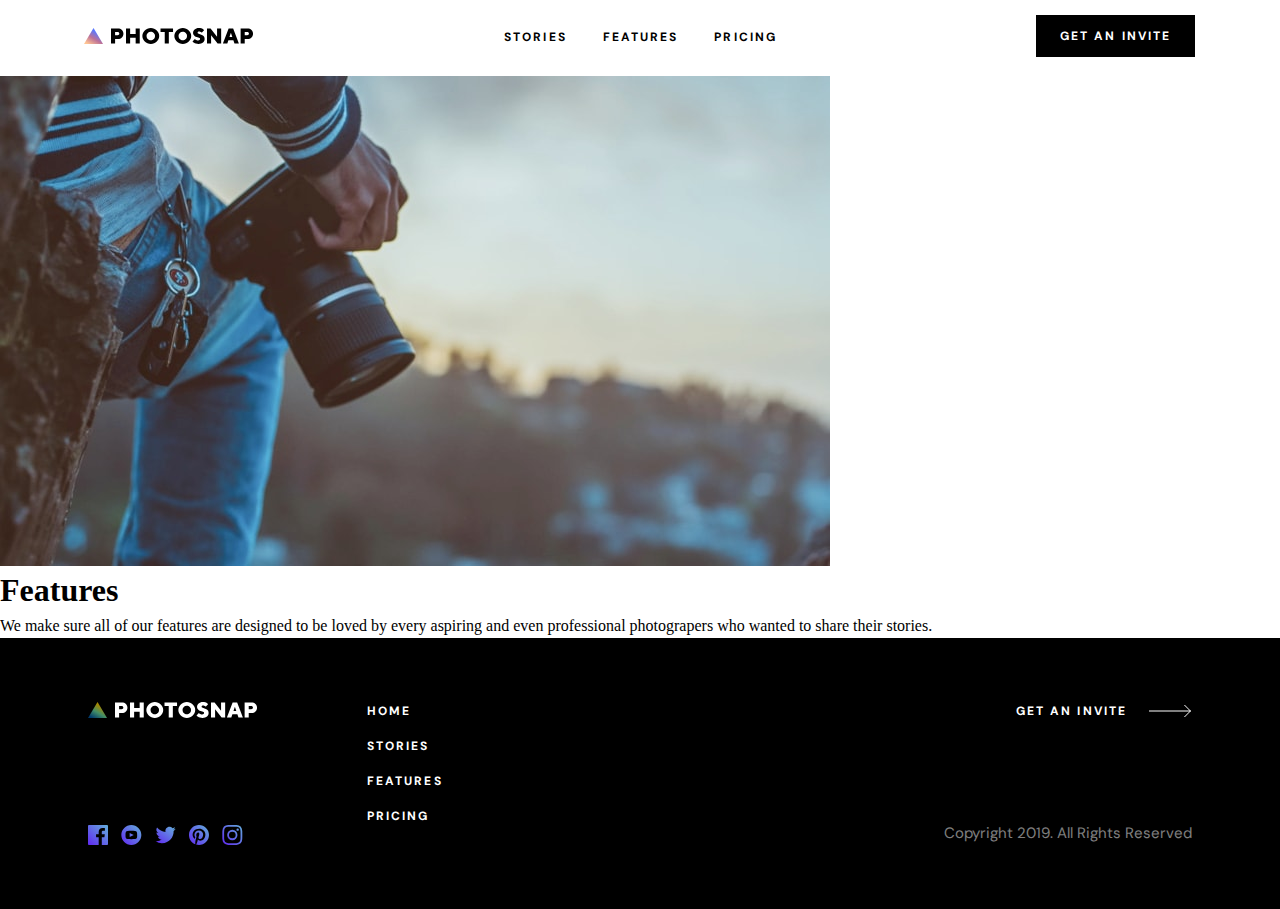
==== features.html @ d2d79753 "Intro Section [HTML]" ====
<!DOCTYPE html>
<html lang="en">
  <head>
    <meta charset="UTF-8" />
    <meta name="viewport" content="width=device-width, initial-scale=1.0" />
    <link rel="stylesheet" href="./css/style.css" />
    <link rel="preconnect" href="https://fonts.googleapis.com" />
    <link rel="preconnect" href="https://fonts.gstatic.com" crossorigin />
    <link
      href="https://fonts.googleapis.com/css2?family=Big+Shoulders+Display:wght@100;200;300;400;500;600;700;800;900&family=DM+Sans:wght@400;500;700&display=swap"
      rel="stylesheet"
    />
    <script src="./js/index.js" defer></script>
    <title>Photosnap</title>
  </head>
  <body>
    <header class="header">
      <div class="header__content">
        <a class="header__logo" href="./index.html" aria-label="Home - Scoot">
          <img src="./assets/shared/desktop/logo.svg" alt="" />
        </a>
        <nav class="header__nav" aria-label="main">
          <button
            class="header__nav-toggle"
            aria-expanded="false"
            aria-controls="header__nav-menu-list"
            aria-label="menu"
          >
            <span class="header__nav-toggle-line"></span>
            <span class="header__nav-toggle-line"></span>
            <span class="header__nav-toggle-line"></span>
          </button>

          <div class="header__nav-menu">
            <ul class="header__nav-menu-list" role="list">
              <li class="header__nav-menu-item" role="listitem">
                <a href="./stories.html" class="header__nav-menu-link"
                  >Stories</a
                >
              </li>
              <li class="header__nav-menu-item" role="listitem">
                <a href="./features.html" class="header__nav-menu-link"
                  >Features</a
                >
              </li>
              <li class="header__nav-menu-item" role="listitem">
                <a href="./pricing.html" class="header__nav-menu-link"
                  >Pricing</a
                >
              </li>
            </ul>

            <a href="" class="header__nav-menu-btn button">Get an invite</a>
          </div>
        </nav>
      </div>
    </header>

    <main>
      <section class="intro-section">
        <picture class="intro-section__picture">
          <source
            media="(min-width: 62.5rem)"
            srcset="./assets/features/desktop/hero.jpg"
          />
          <source
            media="(min-width: 46.88rem)"
            srcset="./assets/features/tablet/hero.jpg"
          />
          <img src="./assets/features/mobile/hero.jpg" alt="" />
        </picture>

        <div class="intro-section__content">
          <h1 class="intro-section__heading">Features</h1>
          <p class="intro-section__text">
            We make sure all of our features are designed to be loved by every
            aspiring and even professional photograpers who wanted to share
            their stories.
          </p>
        </div>
      </section>
    </main>

    <footer class="footer">
      <div class="footer__content">
        <div class="footer__content-container footer__content-container--one">
          <a
            href="./index.html"
            class="footer__logo"
            aria-label="Home - Photosnap"
            ><img src="./assets/shared/desktop/logo.svg" alt=""
          /></a>

          <ul class="footer__social-list" role="list">
            <li class="footer__social-item" role="listitem">
              <a href="/" aria-label="Facebook">
                <svg xmlns="http://www.w3.org/2000/svg" width="20" height="20">
                  <defs>
                    <linearGradient id="a" x1="100%" x2="0%" y1="0%" y2="100%">
                      <stop offset="0%" stop-color="#63AFDB" />
                      <stop offset="100%" stop-color="#6028F1" />
                    </linearGradient>
                  </defs>
                  <path
                    fill="url(#a)"
                    d="M18.896 0H1.104C.494 0 0 .494 0 1.104v17.793C0 19.506.494 20 1.104 20h9.58v-7.745H8.076V9.237h2.606V7.01c0-2.583 1.578-3.99 3.883-3.99 1.104 0 2.052.082 2.329.119v2.7h-1.598c-1.254 0-1.496.597-1.496 1.47v1.928h2.989l-.39 3.018h-2.6V20h5.098c.608 0 1.102-.494 1.102-1.104V1.104C20 .494 19.506 0 18.896 0z"
                  />
                </svg>
              </a>
            </li>
            <li class="footer__social-item" role="listitem">
              <a href="/" aria-label="YouTube">
                <svg xmlns="http://www.w3.org/2000/svg" width="21" height="20">
                  <defs>
                    <linearGradient id="a" x1="0%" x2="100%" y1="100%" y2="0%">
                      <stop offset="0%" stop-color="#D3205A" />
                      <stop offset="100%" stop-color="#FF5A5A" />
                    </linearGradient>
                  </defs>
                  <path
                    fill="url(#a)"
                    d="M43.33 0c-5.523 0-10 4.478-10 10 0 5.523 4.477 10 10 10s10-4.477 10-10c0-5.522-4.477-10-10-10zm3.7 14.077c-1.75.12-5.653.12-7.402 0-1.896-.13-2.117-1.059-2.131-4.077.014-3.024.237-3.947 2.131-4.077 1.75-.12 5.652-.12 7.403 0 1.897.13 2.117 1.059 2.132 4.077-.015 3.024-.237 3.947-2.132 4.077zm-5.367-6.029l4.098 1.949-4.098 1.955V8.048z"
                    transform="translate(-33)"
                  />
                </svg>
              </a>
            </li>
            <li class="footer__social-item" role="listitem">
              <a href="/" aria-label="Twitter">
                <svg xmlns="http://www.w3.org/2000/svg" width="21" height="18">
                  <defs>
                    <linearGradient
                      id="a"
                      x1="100%"
                      x2="0%"
                      y1="16.979%"
                      y2="83.021%"
                    >
                      <stop offset="0%" stop-color="#65FFEB" />
                      <stop offset="100%" stop-color="#27718A" />
                    </linearGradient>
                  </defs>
                  <path
                    fill="url(#a)"
                    d="M86.66 3.797a8.192 8.192 0 01-2.357.646 4.11 4.11 0 001.805-2.27 8.22 8.22 0 01-2.606.996 4.096 4.096 0 00-2.995-1.296c-2.65 0-4.596 2.472-3.998 5.038a11.648 11.648 0 01-8.457-4.287 4.109 4.109 0 001.27 5.478 4.086 4.086 0 01-1.858-.513c-.045 1.901 1.318 3.68 3.291 4.075a4.113 4.113 0 01-1.853.07 4.106 4.106 0 003.833 2.85 8.25 8.25 0 01-6.075 1.7 11.616 11.616 0 006.29 1.843c7.618 0 11.922-6.434 11.662-12.205a8.354 8.354 0 002.048-2.124z"
                    transform="translate(-66 -1)"
                  />
                </svg>
              </a>
            </li>
            <li class="footer__social-item" role="listitem">
              <a href="/" aria-label="Pinterest">
                <svg xmlns="http://www.w3.org/2000/svg" width="20" height="20">
                  <defs>
                    <linearGradient id="a" x1="100%" x2="0%" y1="0%" y2="100%">
                      <stop offset="0%" stop-color="#F6C683" />
                      <stop offset="100%" stop-color="#DE3838" />
                    </linearGradient>
                  </defs>
                  <path
                    fill="url(#a)"
                    d="M109.99 0c-5.522 0-10 4.477-10 10 0 4.237 2.636 7.855 6.356 9.312-.088-.791-.167-2.005.035-2.868.181-.78 1.172-4.97 1.172-4.97s-.299-.6-.299-1.486c0-1.39.806-2.428 1.81-2.428.852 0 1.264.64 1.264 1.408 0 .858-.546 2.14-.828 3.33-.236.995.5 1.807 1.48 1.807 1.778 0 3.144-1.874 3.144-4.58 0-2.393-1.72-4.068-4.176-4.068-2.845 0-4.515 2.135-4.515 4.34 0 .859.33 1.781.744 2.281a.3.3 0 01.069.288l-.278 1.133c-.044.183-.145.223-.335.134-1.249-.581-2.03-2.407-2.03-3.874 0-3.154 2.292-6.052 6.608-6.052 3.469 0 6.165 2.473 6.165 5.776 0 3.447-2.173 6.22-5.19 6.22-1.013 0-1.965-.525-2.291-1.148l-.623 2.378c-.226.869-.835 1.958-1.244 2.621.937.29 1.931.446 2.962.446 5.523 0 10-4.477 10-10s-4.477-10-10-10z"
                    transform="translate(-100)"
                  />
                </svg>
              </a>
            </li>
            <li class="footer__social-item" role="listitem">
              <a href="/" aria-label="Instagram">
                <svg xmlns="http://www.w3.org/2000/svg" width="21" height="20">
                  <defs>
                    <linearGradient id="a" x1="0%" x2="50%" y1="100%" y2="0%">
                      <stop offset="0%" stop-color="#FFC593" />
                      <stop offset="51.945%" stop-color="#BC7198" />
                      <stop offset="100%" stop-color="#5A77FF" />
                    </linearGradient>
                  </defs>
                  <path
                    fill="url(#a)"
                    d="M143.32 1.802c2.67 0 2.987.01 4.042.059 2.71.123 3.976 1.409 4.099 4.099.048 1.054.057 1.37.057 4.04 0 2.672-.01 2.988-.057 4.042-.124 2.687-1.387 3.975-4.1 4.099-1.054.048-1.37.058-4.041.058-2.67 0-2.987-.01-4.04-.058-2.718-.124-3.977-1.416-4.1-4.1-.048-1.054-.058-1.37-.058-4.041 0-2.67.01-2.986.058-4.04.124-2.69 1.387-3.977 4.1-4.1 1.054-.048 1.37-.058 4.04-.058zm0-1.802c-2.716 0-3.056.012-4.123.06-3.631.167-5.65 2.182-5.816 5.817-.05 1.067-.061 1.407-.061 4.123s.012 3.057.06 4.123c.167 3.632 2.182 5.65 5.817 5.817 1.067.048 1.407.06 4.123.06s3.057-.012 4.123-.06c3.629-.167 5.652-2.182 5.816-5.817.05-1.066.061-1.407.061-4.123s-.012-3.056-.06-4.122c-.163-3.629-2.18-5.65-5.816-5.817C146.377.01 146.036 0 143.32 0zm0 4.865a5.135 5.135 0 100 10.27 5.135 5.135 0 000-10.27zm0 8.468a3.333 3.333 0 110-6.666 3.333 3.333 0 010 6.666zm5.338-9.87a1.2 1.2 0 100 2.4 1.2 1.2 0 000-2.4z"
                    transform="translate(-133)"
                  />
                </svg>
              </a>
            </li>
          </ul>

          <nav class="footer__nav">
            <ul class="footer__nav-list" role="list">
              <li class="footer__nav-item" role="listitem">
                <a class="footer__nav-link" href="./index.html">Home</a>
              </li>
              <li class="footer__nav-item" role="listitem">
                <a class="footer__nav-link" href="./stories.html">Stories</a>
              </li>
              <li class="footer__nav-item" role="listitem">
                <a class="footer__nav-link" href="./features.html">Features</a>
              </li>
              <li class="footer__nav-item" role="listitem">
                <a class="footer__nav-link" href="./pricing.html">Pricing</a>
              </li>
            </ul>
          </nav>
        </div>
        <div class="footer__content-container footer__content-container--two">
          <a href="/" class="footer__link">
            <span class="footer__link-text">Get an invite</span>
            <span>
              <img
                class="footer__link-icon"
                src="./assets/shared/desktop/arrow.svg"
                alt=""
              />
            </span>
          </a>
          <p class="footer__copyright">Copyright 2019. All Rights Reserved</p>
        </div>
      </div>
    </footer>
  </body>
</html>
---- css/style.css ----
*,
*::before,
*::after {
  margin: 0;
  padding: 0;
  box-sizing: border-box;
  -webkit-box-sizing: border-box;
}

html:focus-within {
  scroll-behavior: smooth;
}

body {
  line-height: 1.5;
  text-rendering: optimizeSpeed;
}

img,
picture,
video,
canvas,
svg {
  max-width: 100%;
  display: block;
}

a {
  text-decoration: none;
  color: inherit;
}

p,
h1,
h2,
h3,
h4,
h5,
h6 {
  overflow-wrap: break-word;
}

ol,
ul {
  list-style: none;
}

input,
button,
textarea,
select {
  font: inherit;
  border: none;
}

a,
button {
  cursor: pointer;
}

.visually-hidden {
  border: 0 !important;
  clip: rect(1px, 1px, 1px, 1px) !important;
  -webkit-clip-path: inset(50%) !important;
  clip-path: inset(50%) !important;
  height: 1px !important;
  overflow: hidden !important;
  margin: -1px !important;
  padding: 0 !important;
  position: absolute !important;
  width: 1px !important;
  white-space: nowrap !important;
}

@media (prefers-reduced-motion: reduce) {
  html:focus-within {
    scroll-behavior: auto;
  }

  *,
  *::before,
  *::after {
    animation-duration: 0.01ms !important;
    animation-iteration-count: 1 !important;
    transition-duration: 0.01ms !important;
    scroll-behavior: auto !important;
  }
}

/* *********************** */
/* VARIABLES */
/* *********************** */

:root {
  --Font-Family: "DM Sans", sans-serif;

  --Primary-Color: hsl(0, 0%, 0%);
  --Secondary-Color: hsl(0, 0%, 87%);
  --Tertiary-Color: hsl(0, 0%, 100%);

  --Primary-Accent: hsla(0, 0%, 0%, 0.1);
}

/* *********************** */
/* BODY */
/* *********************** */

body {
  background: var(--Tertiary-Color);
}

/* *********************** */
/* HEADER */
/* *********************** */

.header {
  width: 100%;

  top: 0;
  z-index: 999;
}

.header__content {
  max-width: 74.38rem;
  position: relative;
  z-index: 99;

  display: flex;
  flex-direction: row;
  align-items: center;
  justify-content: space-between;

  background: var(--Tertiary-Color);

  padding: 0.94rem 1.5rem 1.75rem 1.5rem;
  margin: 0 auto 0 auto;
}

.header__logo {
  width: 10.63rem;
  height: 1rem;
}

@media (min-width: 47.5em) {
  .header__content {
    flex-direction: row;
    gap: 1.81rem;

    padding: 0.94rem 2.5rem 1.19rem 2.44rem;
  }

  .header__logo {
    width: 15.63rem;
    height: 1rem;
  }
}

@media (min-width: 62.5em) {
  .header__content {
    gap: 0;

    padding: 0.94rem 2.5rem 1.19rem 2.44rem;
  }
}

/* *********************** */
/* NAV */
/* *********************** */

[aria-controls="header__nav-menu-list"] {
  all: unset;
  display: block;

  z-index: 7;

  padding: 0.63rem;

  cursor: pointer;
}

[aria-controls="header__nav-menu-list"] .header__nav-toggle-line {
  display: block;
  width: 1.75rem;
  height: 0.13rem;

  background: var(--Primary-Color);
  margin-block: 0.25rem;
  border-radius: 0.25rem;

  transition: transform 0.5s, opacity 0.25s;
}

[aria-controls="header__nav-menu-list"][aria-expanded="true"]
  .header__nav-toggle-line:nth-child(1) {
  transform: translateY(4px) rotate(45deg);
}

[aria-controls="header__nav-menu-list"][aria-expanded="true"]
  .header__nav-toggle-line:nth-child(2) {
  opacity: 0;
}

[aria-controls="header__nav-menu-list"][aria-expanded="true"]
  .header__nav-toggle-line:nth-child(3) {
  transform: translateY(-8px) rotate(-45deg);
}

[aria-expanded="false"] + .header__nav-menu {
  transform: translateY(-100%);
  visibility: hidden;
}

.header__nav-menu {
  width: 100%;
  min-height: 15.81rem;

  position: absolute;
  top: 5.31rem;
  left: 0;
  bottom: 0;
  z-index: 4;

  display: flex;
  flex-direction: column;
  align-items: center;
  justify-content: space-between;
  gap: 1.25rem;

  text-align: center;

  padding: 1.06rem 1.81rem 2rem 2rem;
  background: var(--Tertiary-Color);

  transition: transform 0.6s cubic-bezier(0.68, -0.55, 0.27, 1.55),
    visibility 0.3s linear;

  overflow: auto;
}

.header__nav-menu-list {
  width: 100%;

  display: flex;
  flex-direction: column;
  gap: 1rem;

  border-bottom: solid 1px var(--Primary-Accent);
  padding-bottom: 1.25rem;
}

.header__nav-menu-link {
  text-align: center;
  font-size: 0.94rem;
  font-family: var(--Font-Family);
  font-weight: 700;
  letter-spacing: 0.16rem;
  text-transform: uppercase;
  color: var(--Primary-Color);
}

.button {
  width: 100%;
  text-align: center;
  font-size: 0.94rem;
  font-family: var(--Font-Family);
  font-weight: 700;
  letter-spacing: 0.16rem;
  text-transform: uppercase;
  color: var(--Tertiary-Color);

  background: var(--Primary-Color);
}

.header__nav-menu-btn {
  padding: 0.88rem 3.75rem;
}

.disable-scroll::before {
  content: "";
  position: fixed;
  top: 0;
  left: 0;
  width: 100%;
  height: 100%;
  background-color: var(--Primary-Accent);
  z-index: 3;
}

.disable-scroll {
  overflow: hidden;
}

@media (min-width: 47.5em) {
  .header__nav {
    width: 100%;

    display: flex;
    justify-content: space-between;
    align-items: center;
  }

  [aria-controls="header__nav-menu-list"] {
    all: unset;
    display: none;
    position: relative;
    z-index: 1;
  }

  [aria-expanded="false"] + .header__nav-menu {
    transform: none;
    visibility: visible;
  }

  .header__nav-menu {
    width: 100%;
    min-height: auto;

    position: initial;
    top: 0;
    right: 0;

    flex-direction: row;
    align-items: center;
    gap: 2.69rem;

    padding: 0;

    background: transparent;
  }

  .header__nav-menu-list {
    flex-direction: row;
    align-items: center;
    justify-content: center;
    gap: 2.25rem;

    border-bottom: none;

    padding-bottom: 0;
  }

  .header__nav-menu-link {
    font-size: 0.75rem;
    letter-spacing: 0.13rem;
  }

  .button {
    font-size: 0.75rem;
    letter-spacing: 0.13rem;
  }

  .header__nav-menu-btn {
    max-width: 9.94rem;

    padding: 0.75rem 1.5rem;
  }

  .disable-scroll::before {
    position: absolute;

    background-color: transparent;
  }

  .disable-scroll {
    overflow: auto;
  }
}

/* *********************** */
/* FOOTER */
/* *********************** */

.footer {
  padding: 3.5rem 2.06rem;

  background: var(--Primary-Color);
}

.footer__content {
  max-width: 69rem;

  display: flex;
  flex-direction: column;

  margin: 0 auto;
}

.footer__content-container--one {
  display: grid;
  grid-template-areas:
    "footer__logo"
    "footer__social"
    "footer__nav";
}

.footer__logo {
  grid-area: footer__logo;

  display: grid;
  place-content: center;
}

.footer__logo img {
  filter: invert(100%);
  margin-bottom: 2rem;
}

.footer__social-list {
  grid-area: footer__social;

  display: flex;
  align-items: center;
  justify-content: center;
  gap: 0.81rem;

  margin-bottom: 3.13rem;
}

.footer__nav-list {
  grid-area: footer__nav;

  display: flex;
  flex-direction: column;
  gap: 1.19rem;

  text-align: center;

  margin-bottom: 7.56rem;
}

.footer__nav-list li {
  color: var(--Tertiary-Color);
  font-size: 0.75rem;
  font-family: var(--Font-Family);
  font-weight: 700;
  letter-spacing: 0.13rem;
  text-transform: uppercase;
}

.footer__content-container--two {
  display: flex;
  flex-direction: column;
  justify-content: space-between;
  gap: 2.13rem;
}

.footer__link {
  position: relative;

  display: flex;
  justify-content: center;
  align-items: center;
  gap: 1.38rem;
}

.footer__link-text {
  color: var(--Tertiary-Color);
  font-size: 0.75rem;
  font-family: var(--Font-Family);
  font-weight: 700;
  letter-spacing: 0.13rem;
  text-transform: uppercase;
}

.footer__copyright {
  color: hsla(0, 0%, 100%, 0.5);
  text-align: center;
  font-size: 0.94rem;
  font-family: var(--Font-Family);
  font-weight: 400;
}

@media (min-width: 46.88rem) {
  .footer {
    padding: 4rem 2.5rem;
  }

  .footer__content {
    flex-direction: row;
    justify-content: space-between;
  }

  .footer__content-container--one {
    display: grid;
    grid-template-areas:
      "footer__logo"
      "footer__nav"
      "footer__social";
  }

  .footer__logo {
    place-content: start;
  }

  .footer__social-list {
    justify-content: start;
    gap: 0.81rem;

    margin-bottom: 0;
  }

  .footer__nav-list {
    flex-direction: row;
    gap: 1.19rem;

    margin-bottom: 4.5rem;
  }
}

@media (min-width: 62.5rem) {
  .footer__content-container--one {
    display: grid;

    grid-template-areas:
      "footer__logo footer__nav"
      "footer__social footer__nav";

    column-gap: 6.81rem;
  }

  .footer__nav-list {
    flex-direction: column;
    gap: 1.06rem;

    text-align: start;

    margin-bottom: 0;
  }

  .footer__link {
    position: relative;

    justify-content: end;

    gap: 1.38rem;
  }
}
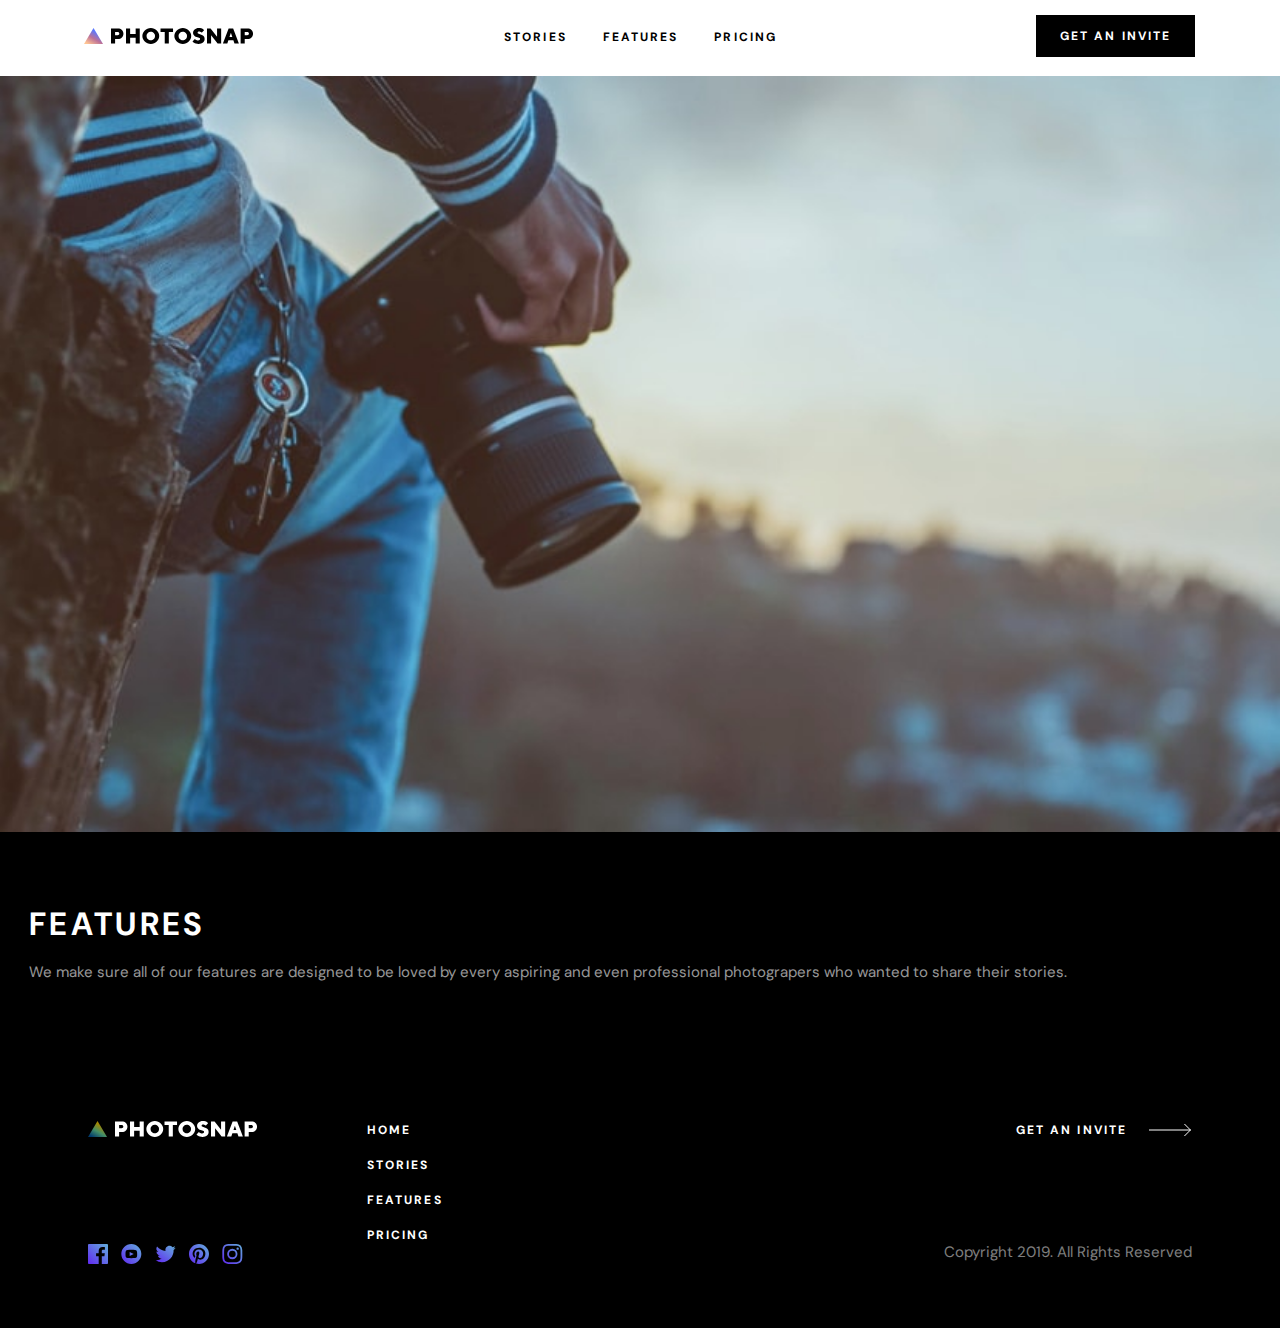
==== commit 38040930: "Intro Section - Mobile Styling [CSS]" ====
--- a/features.html
+++ b/features.html
@@ -70,7 +70,7 @@
           <img src="./assets/features/mobile/hero.jpg" alt="" />
         </picture>
 
-        <div class="intro-section__content">
+        <div class="intro-section__content intro-section__content-features">
           <h1 class="intro-section__heading">Features</h1>
           <p class="intro-section__text">
             We make sure all of our features are designed to be loved by every
--- a/css/style.css
+++ b/css/style.css
@@ -132,7 +132,7 @@
 
   background: var(--Tertiary-Color);
 
-  padding: 0.94rem 1.5rem 1.75rem 1.5rem;
+  padding: 0.94rem 1.5rem 0.94rem 1.5rem;
   margin: 0 auto 0 auto;
 }
 
@@ -367,6 +367,98 @@
 }
 
 /* *********************** */
+/* INTRO - SECTION */
+/* *********************** */
+
+.intro-section {
+  background: var(--Primary-Color);
+}
+
+.intro-section__picture img {
+  width: 100%;
+}
+
+.intro-section__content {
+  padding: 4.5rem 1.5rem 4.5rem 2.06rem;
+}
+
+.intro-section__content-stories {
+  padding: 3rem 1.75rem 3rem 1.81rem;
+}
+
+.intro-section__content-features,
+.intro-section__content-pricing {
+  padding: 4.5rem 1.75rem 4.5rem 1.81rem;
+}
+
+.intro-section__feature-text {
+  color: var(--Tertiary-Color);
+  font-size: 0.75rem;
+  font-family: var(--Font-Family);
+  font-weight: 700;
+  line-height: normal;
+  letter-spacing: 0.13rem;
+  text-transform: uppercase;
+
+  margin-bottom: 1rem;
+}
+
+.intro-section__heading {
+  color: var(--Tertiary-Color);
+  font-size: 2rem;
+  font-family: var(--Font-Family);
+  font-weight: 700;
+  line-height: 1.25;
+  letter-spacing: 0.21rem;
+  text-transform: uppercase;
+
+  margin-bottom: 1rem;
+}
+
+.intro-section__info {
+  display: flex;
+  align-items: start;
+  gap: 0.56rem;
+
+  color: var(--Tertiary-Color);
+  font-size: 13px;
+  font-family: var(--Font-Family);
+  font-weight: 400;
+
+  margin-bottom: 24px;
+}
+
+.intro-section__info-date {
+  opacity: 0.75;
+}
+
+.intro-section__text {
+  color: hsla(0, 0%, 100%, 0.6);
+  font-size: 0.94rem;
+  font-family: var(--Font-Family);
+  font-style: normal;
+  font-weight: 400;
+  line-height: 1.67;
+}
+
+.intro-section__link {
+  display: flex;
+  align-items: center;
+  gap: 1.13rem;
+
+  margin-top: 1.5rem;
+}
+
+.intro-section__link-text {
+  color: var(--Tertiary-Color);
+  font-size: 0.75rem;
+  font-family: var(--Font-Family);
+  font-weight: 700;
+  letter-spacing: 0.13rem;
+  text-transform: uppercase;
+}
+
+/* *********************** */
 /* FOOTER */
 /* *********************** */
 
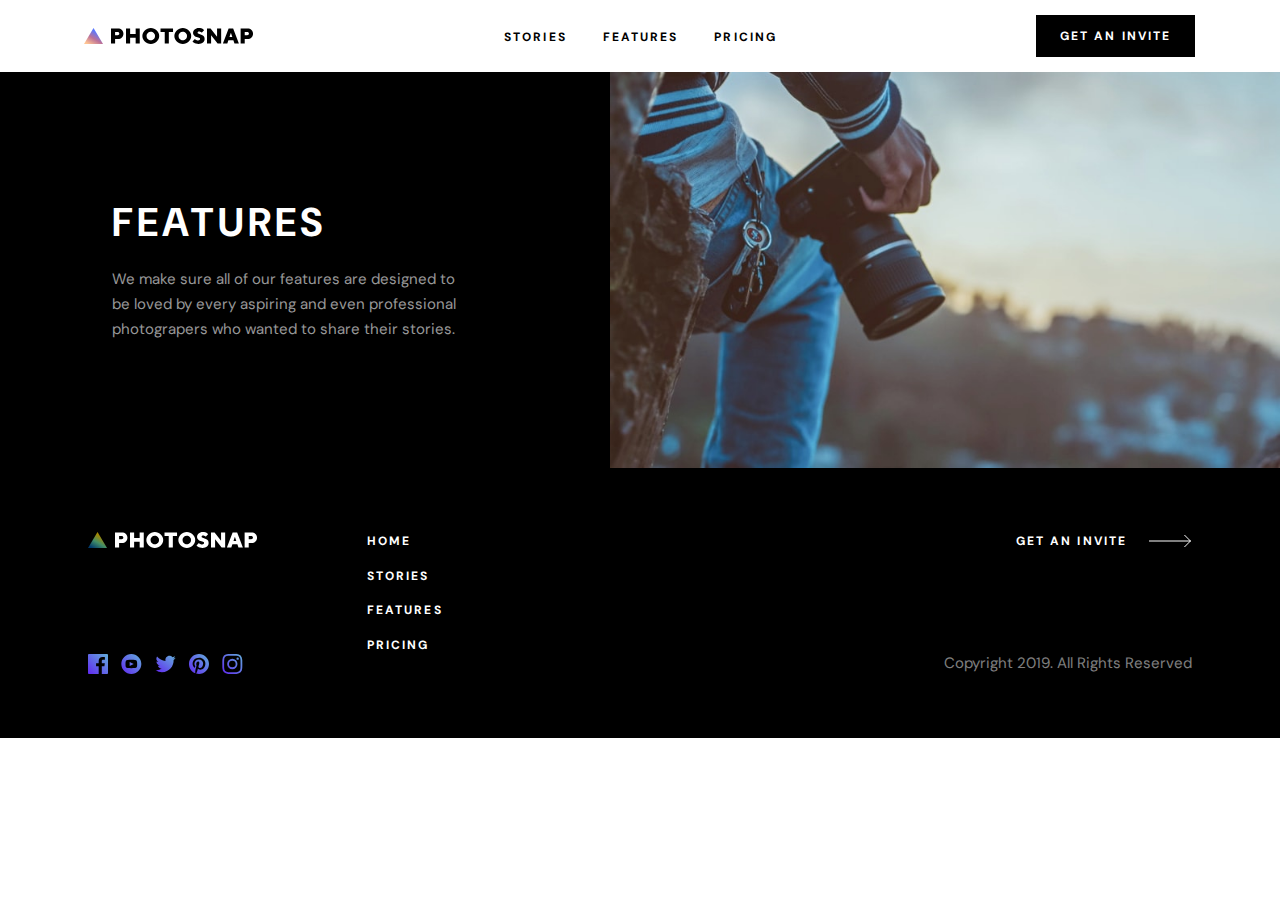
==== commit ff065718: "Class Update [HTML]" ====
--- a/features.html
+++ b/features.html
@@ -208,7 +208,7 @@
             <span>
               <img
                 class="footer__link-icon"
-                src="./assets/shared/desktop/arrow.svg"
+                src="./assets/shared/desktop/arrow-white.svg"
                 alt=""
               />
             </span>
--- a/css/style.css
+++ b/css/style.css
@@ -146,7 +146,7 @@
     flex-direction: row;
     gap: 1.81rem;
 
-    padding: 0.94rem 2.5rem 1.19rem 2.44rem;
+    padding: 0.94rem 2.5rem 0.94rem 2.44rem;
   }
 
   .header__logo {
@@ -158,8 +158,6 @@
 @media (min-width: 62.5em) {
   .header__content {
     gap: 0;
-
-    padding: 0.94rem 2.5rem 1.19rem 2.44rem;
   }
 }
 
@@ -371,14 +369,28 @@
 /* *********************** */
 
 .intro-section {
+  display: grid;
+  grid-template-areas:
+    "picture"
+    "content";
   background: var(--Primary-Color);
+}
+
+.intro-section__picture {
+  grid-area: picture;
+
+  width: 100%;
+  height: 100%;
 }
 
 .intro-section__picture img {
   width: 100%;
+  height: 100%;
+  object-fit: cover;
 }
 
 .intro-section__content {
+  grid-area: content;
   padding: 4.5rem 1.5rem 4.5rem 2.06rem;
 }
 
@@ -433,6 +445,8 @@
 }
 
 .intro-section__text {
+  max-width: 36ch;
+
   color: hsla(0, 0%, 100%, 0.6);
   font-size: 0.94rem;
   font-family: var(--Font-Family);
@@ -456,6 +470,81 @@
   font-weight: 700;
   letter-spacing: 0.13rem;
   text-transform: uppercase;
+}
+
+@media (min-width: 46.88rem) {
+  .intro-section {
+    grid-template-areas: "content picture";
+    grid-template-columns: 30.94rem 1fr;
+    align-items: center;
+  }
+
+  .intro-section__stories {
+    position: relative;
+
+    grid-template-areas: "picture";
+    grid-template-columns: 1fr;
+    align-items: center;
+  }
+
+  .intro-section__content {
+    grid-area: content;
+    padding: 4.63rem 3.38rem 4.5rem 3.38rem;
+  }
+
+  .intro-section__content-stories {
+    max-width: 29.25rem;
+    position: absolute;
+    top: 52%;
+    transform: translateY(-50%);
+
+    padding: 2.44rem;
+  }
+
+  .intro-section__heading {
+    font-size: 2.5rem;
+    line-height: 1.2;
+    letter-spacing: 0.26rem;
+
+    margin-bottom: 1.31rem;
+  }
+
+  .intro-section__link {
+    margin-top: 2.88rem;
+  }
+}
+
+@media (min-width: 62.5rem) {
+  .intro-section {
+    grid-template-columns: 38.13rem 1fr;
+  }
+
+  .intro-section__stories {
+    position: relative;
+
+    grid-template-areas: "picture";
+    grid-template-columns: 1fr;
+    align-items: center;
+  }
+
+  .intro-section__content {
+    grid-area: content;
+    padding: 4.57rem 3.38rem 4.5rem 7rem;
+  }
+
+  .intro-section__content-stories {
+    max-width: 29.25rem;
+    position: absolute;
+    top: 52%;
+    transform: translateY(-50%);
+    left: 4.56rem;
+
+    padding: 2.44rem 2.44rem 2.44rem 2.44rem;
+  }
+
+  .intro-section__text {
+    max-width: 36ch;
+  }
 }
 
 /* *********************** */
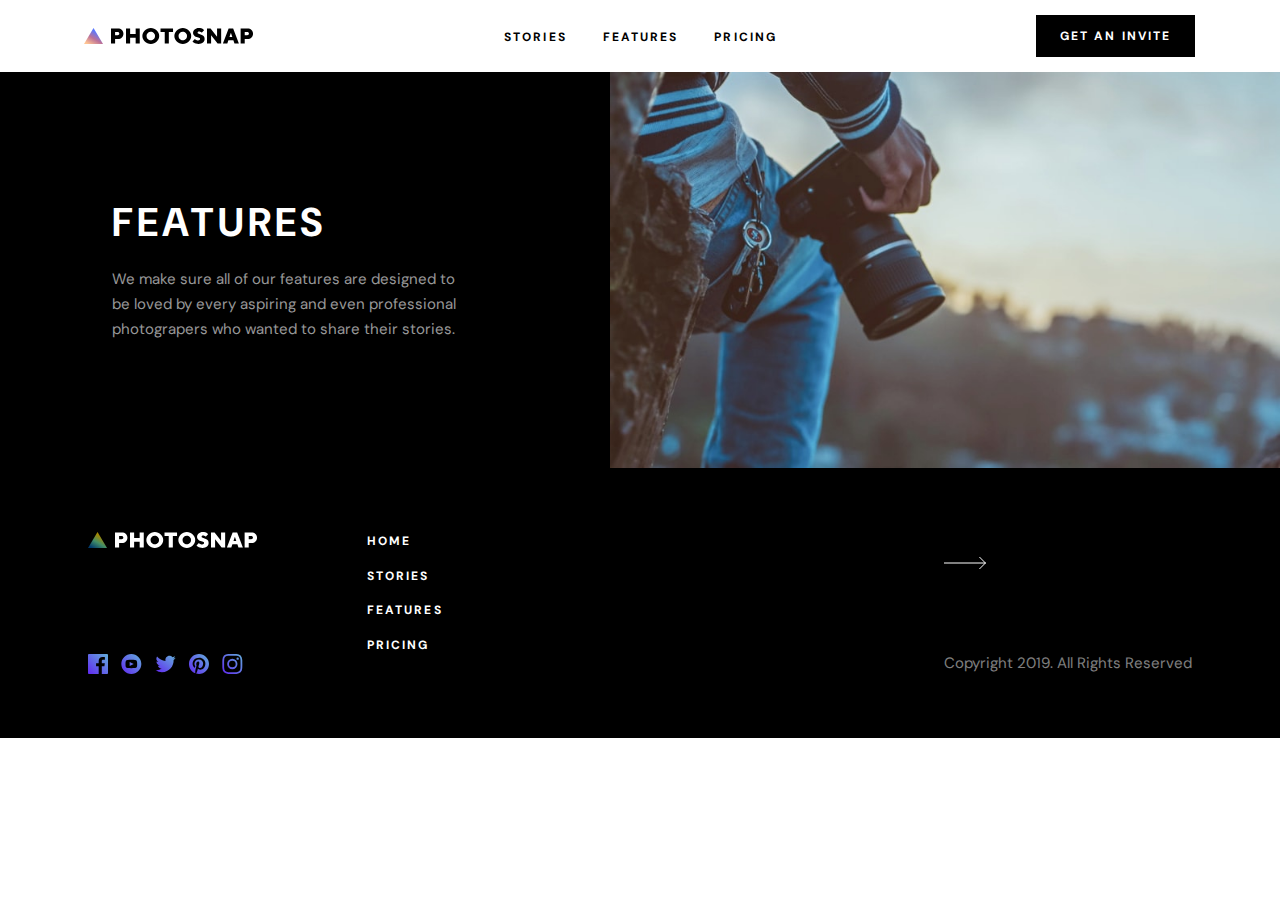
==== commit fad6c64a: "Class Update [HTML]" ====
--- a/features.html
+++ b/features.html
@@ -58,7 +58,7 @@
 
     <main>
       <section class="intro-section">
-        <picture class="intro-section__picture">
+        <picture class="intro-section__picture section__picture">
           <source
             media="(min-width: 62.5rem)"
             srcset="./assets/features/desktop/hero.jpg"
@@ -71,8 +71,10 @@
         </picture>
 
         <div class="intro-section__content intro-section__content-features">
-          <h1 class="intro-section__heading">Features</h1>
-          <p class="intro-section__text">
+          <h1 class="intro-section__heading section__heading color--white">
+            Features
+          </h1>
+          <p class="intro-section__text section__text">
             We make sure all of our features are designed to be loved by every
             aspiring and even professional photograpers who wanted to share
             their stories.
--- a/css/style.css
+++ b/css/style.css
@@ -106,7 +106,62 @@
 /* *********************** */
 
 body {
+  font-family: var(--Font-Family);
   background: var(--Tertiary-Color);
+}
+
+/* *********************** */
+/* MULTI STYLES */
+/* *********************** */
+
+.section__picture,
+.section__picture img {
+  width: 100%;
+  height: 100%;
+}
+
+.section__picture img {
+  object-fit: cover;
+}
+
+.section__heading {
+  font-size: 2rem;
+  font-weight: 700;
+  line-height: 1.25;
+  letter-spacing: 0.21rem;
+  text-transform: uppercase;
+}
+
+.subheading {
+  font-size: 1.13rem;
+  font-weight: 700;
+  line-height: 1.39;
+}
+
+.section__text {
+  font-size: 0.94rem;
+  font-weight: 400;
+  line-height: 1.67;
+}
+
+.link {
+  display: flex;
+  align-items: center;
+}
+
+.link__text {
+  font-size: 0.75rem;
+  font-weight: 700;
+  letter-spacing: 0.13rem;
+  text-transform: uppercase;
+}
+
+.color--white {
+  color: var(--Tertiary-Color);
+}
+
+.color--black {
+  color: var(--Primary-Color);
 }
 
 /* *********************** */
@@ -378,20 +433,11 @@
 
 .intro-section__picture {
   grid-area: picture;
-
-  width: 100%;
-  height: 100%;
-}
-
-.intro-section__picture img {
-  width: 100%;
-  height: 100%;
-  object-fit: cover;
 }
 
 .intro-section__content {
   grid-area: content;
-  padding: 4.5rem 1.5rem 4.5rem 2.06rem;
+  padding: 4.5rem 1.5rem 4.25rem 2.06rem;
 }
 
 .intro-section__content-stories {
@@ -416,14 +462,6 @@
 }
 
 .intro-section__heading {
-  color: var(--Tertiary-Color);
-  font-size: 2rem;
-  font-family: var(--Font-Family);
-  font-weight: 700;
-  line-height: 1.25;
-  letter-spacing: 0.21rem;
-  text-transform: uppercase;
-
   margin-bottom: 1rem;
 }
 
@@ -433,11 +471,10 @@
   gap: 0.56rem;
 
   color: var(--Tertiary-Color);
-  font-size: 13px;
-  font-family: var(--Font-Family);
+  font-size: 0.81rem;
   font-weight: 400;
 
-  margin-bottom: 24px;
+  margin-bottom: 1.5rem;
 }
 
 .intro-section__info-date {
@@ -448,28 +485,14 @@
   max-width: 36ch;
 
   color: hsla(0, 0%, 100%, 0.6);
-  font-size: 0.94rem;
-  font-family: var(--Font-Family);
-  font-style: normal;
-  font-weight: 400;
-  line-height: 1.67;
+}
+
+.benefits-section__link {
+  gap: 1.13rem;
 }
 
 .intro-section__link {
-  display: flex;
-  align-items: center;
-  gap: 1.13rem;
-
   margin-top: 1.5rem;
-}
-
-.intro-section__link-text {
-  color: var(--Tertiary-Color);
-  font-size: 0.75rem;
-  font-family: var(--Font-Family);
-  font-weight: 700;
-  letter-spacing: 0.13rem;
-  text-transform: uppercase;
 }
 
 @media (min-width: 46.88rem) {
@@ -514,7 +537,7 @@
   }
 }
 
-@media (min-width: 62.5rem) {
+@media (min-width: 62.5em) {
   .intro-section {
     grid-template-columns: 38.13rem 1fr;
   }
@@ -544,6 +567,252 @@
 
   .intro-section__text {
     max-width: 36ch;
+  }
+}
+
+/* *********************** */
+/* BENEFITS - SECTION */
+/* *********************** */
+
+.benefits-section__content {
+  padding: 4.5rem 1.5rem 4.44rem 2.06rem;
+}
+
+.benefits-section__content--two {
+  padding: 5.75rem 1.5rem 5.63rem 2.06rem;
+}
+
+.benefits-section__row {
+  display: grid;
+  grid-template-areas: "picture " "content";
+}
+
+.benefits-section__picture--reverse {
+  grid-area: picture;
+}
+
+.benefits-section__heading {
+  max-width: 12ch;
+
+  margin-bottom: 1rem;
+}
+
+.benefits-section__text {
+  margin-bottom: 1.38rem;
+}
+
+@media (min-width: 46.88em) {
+  .benefits-section__row {
+    grid-template-areas: "picture content ";
+    align-items: center;
+  }
+
+  .benefits-section__row--reverse {
+    grid-template-areas: "content picture";
+  }
+
+  .benefits-section__content {
+    max-width: 30.94rem;
+
+    padding: 1.25rem 1.5rem 4.44rem 3.38rem;
+  }
+
+  .benefits-section__heading {
+    max-width: 12ch;
+
+    margin-bottom: 1rem;
+  }
+
+  .benefits-section__text {
+    margin-bottom: 1.38rem;
+  }
+}
+
+@media (min-width: 62.5em) {
+  .benefits-section__content {
+    max-width: 38.13rem;
+
+    padding: 1.25rem 1.5rem 4.44rem 7rem;
+  }
+}
+
+/* *********************** */
+/* STORIES - SECTION */
+/* *********************** */
+
+.stories-section {
+  display: grid;
+  grid-template-areas:
+    "one"
+    "two"
+    "three"
+    "four";
+}
+
+.stories-section__figure {
+  position: relative;
+}
+
+.stories-section__figure--one {
+  grid-area: one;
+}
+
+.stories-section__figure--two {
+  grid-area: two;
+}
+
+.stories-section__figure--three {
+  grid-area: three;
+}
+
+.stories-section__figure--four {
+  grid-area: four;
+}
+
+.stories-section__picture {
+  background: linear-gradient(
+    180deg,
+    rgba(0, 0, 0, 0.0001) 0.27%,
+    rgba(0, 0, 0, 0.661222) 100%
+  );
+}
+
+.stories-section__picture img {
+  position: relative;
+  z-index: -1;
+}
+
+.stories-section__figcaption {
+  width: 100%;
+
+  position: absolute;
+  bottom: -1px;
+  z-index: 1;
+
+  padding: 1.19rem 1.94rem 2.56rem 2.06rem;
+}
+
+.stories-section__figcaption-content {
+  display: flex;
+  flex-direction: column;
+  align-items: flex-start;
+  gap: 0.25rem;
+
+  color: var(--Tertiary-Color);
+
+  margin-bottom: 1rem;
+}
+
+.figcaption__photographer {
+  font-size: 0.81rem;
+  font-family: var(--Font-Family);
+  font-weight: 400;
+}
+
+.stories-section__figcaption hr {
+  background: var(--Tertiary-Color);
+  mix-blend-mode: normal;
+  opacity: 0.25;
+
+  margin-bottom: 1.25rem;
+}
+
+.figcaption__link {
+  justify-content: space-between;
+}
+
+@media (min-width: 28.13rem) {
+  .stories-section {
+    display: grid;
+    grid-template-areas:
+      "one two"
+      "three four";
+  }
+}
+
+@media (min-width: 62.5rem) {
+  .stories-section {
+    display: grid;
+    grid-template-areas: "one two three four";
+  }
+
+  .stories-section__figcaption {
+    padding: 1.19rem 2.5rem 2.56rem 2.5rem;
+  }
+}
+
+/* *********************** */
+/* FEATURES - SECTION */
+/* *********************** */
+
+.features-section {
+  max-width: 73.81rem;
+  padding: 5rem 2rem 5rem 2.06rem;
+  margin: 0 auto;
+}
+
+.features-section__list {
+  display: grid;
+  align-items: center;
+  justify-content: center;
+  gap: 3.5rem;
+
+  text-align: center;
+}
+
+.features-section__item {
+  display: flex;
+  flex-direction: column;
+  justify-content: center;
+  align-items: center;
+}
+
+.features-section__icon--one,
+.features-section__icon--three {
+  margin-bottom: 3rem;
+}
+
+.features-section__icon--two {
+  margin-bottom: 4.13rem;
+}
+
+.features-section__content {
+  max-width: 28.56rem;
+
+  display: flex;
+  flex-direction: column;
+  justify-content: center;
+  align-items: center;
+  gap: 1rem;
+}
+
+.features-section__text {
+  opacity: 0.6;
+}
+
+@media (min-width: 46.88em) {
+  .features-section {
+    padding: 7.5rem 2rem 7.5rem 2.06rem;
+  }
+}
+
+@media (min-width: 62.5em) {
+  .features-section__list {
+    display: grid;
+    grid-template-columns: repeat(3, 1fr);
+
+    align-items: center;
+    justify-content: center;
+
+    gap: 1.88rem;
+  }
+
+  .features-section__item--two {
+    margin-bottom: -1.13rem;
+  }
+
+  .features-section__item--three {
+    margin-bottom: 1.56rem;
   }
 }
 
@@ -626,21 +895,8 @@
 }
 
 .footer__link {
-  position: relative;
-
-  display: flex;
   justify-content: center;
-  align-items: center;
   gap: 1.38rem;
-}
-
-.footer__link-text {
-  color: var(--Tertiary-Color);
-  font-size: 0.75rem;
-  font-family: var(--Font-Family);
-  font-weight: 700;
-  letter-spacing: 0.13rem;
-  text-transform: uppercase;
 }
 
 .footer__copyright {
@@ -709,10 +965,6 @@
   }
 
   .footer__link {
-    position: relative;
-
     justify-content: end;
-
-    gap: 1.38rem;
-  }
-}
+  }
+}
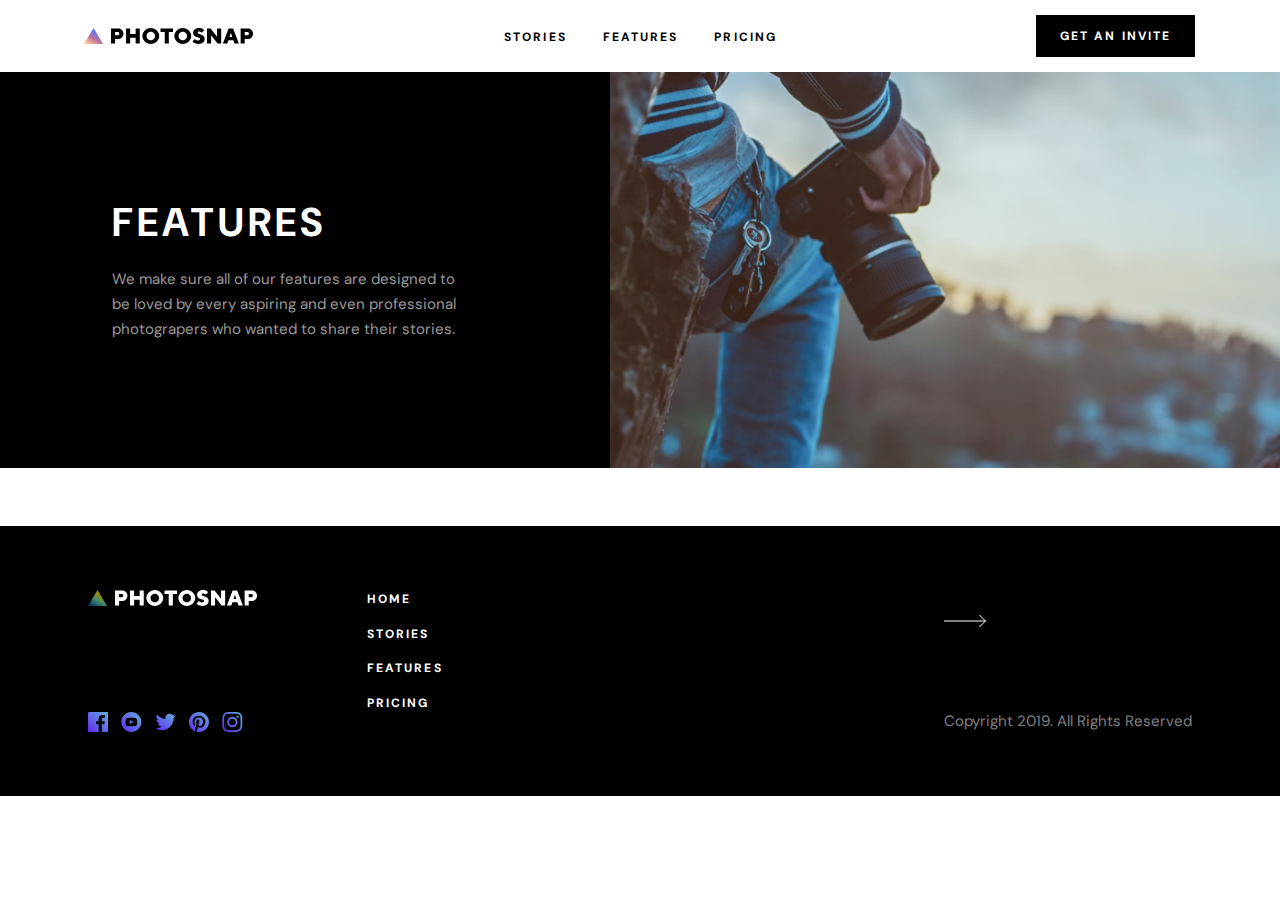
==== commit bab88c3f: "CTA Section [HTML]" ====
--- a/features.html
+++ b/features.html
@@ -81,6 +81,23 @@
           </p>
         </div>
       </section>
+
+      <section class="cta-section">
+        <div class="cta-section__content">
+          <h2 class="cta-section__heading section__heading color--white">
+            We’re in beta. Get your invite today!
+          </h2>
+          <a href="/" class="cta-section__link link">
+            <span class="link__text color--white">Get an invite</span>
+            <span
+              ><img
+                class="link__icon"
+                src="./assets/shared/desktop/arrow-white.svg"
+                alt=""
+            /></span>
+          </a>
+        </div>
+      </section>
     </main>
 
     <footer class="footer">
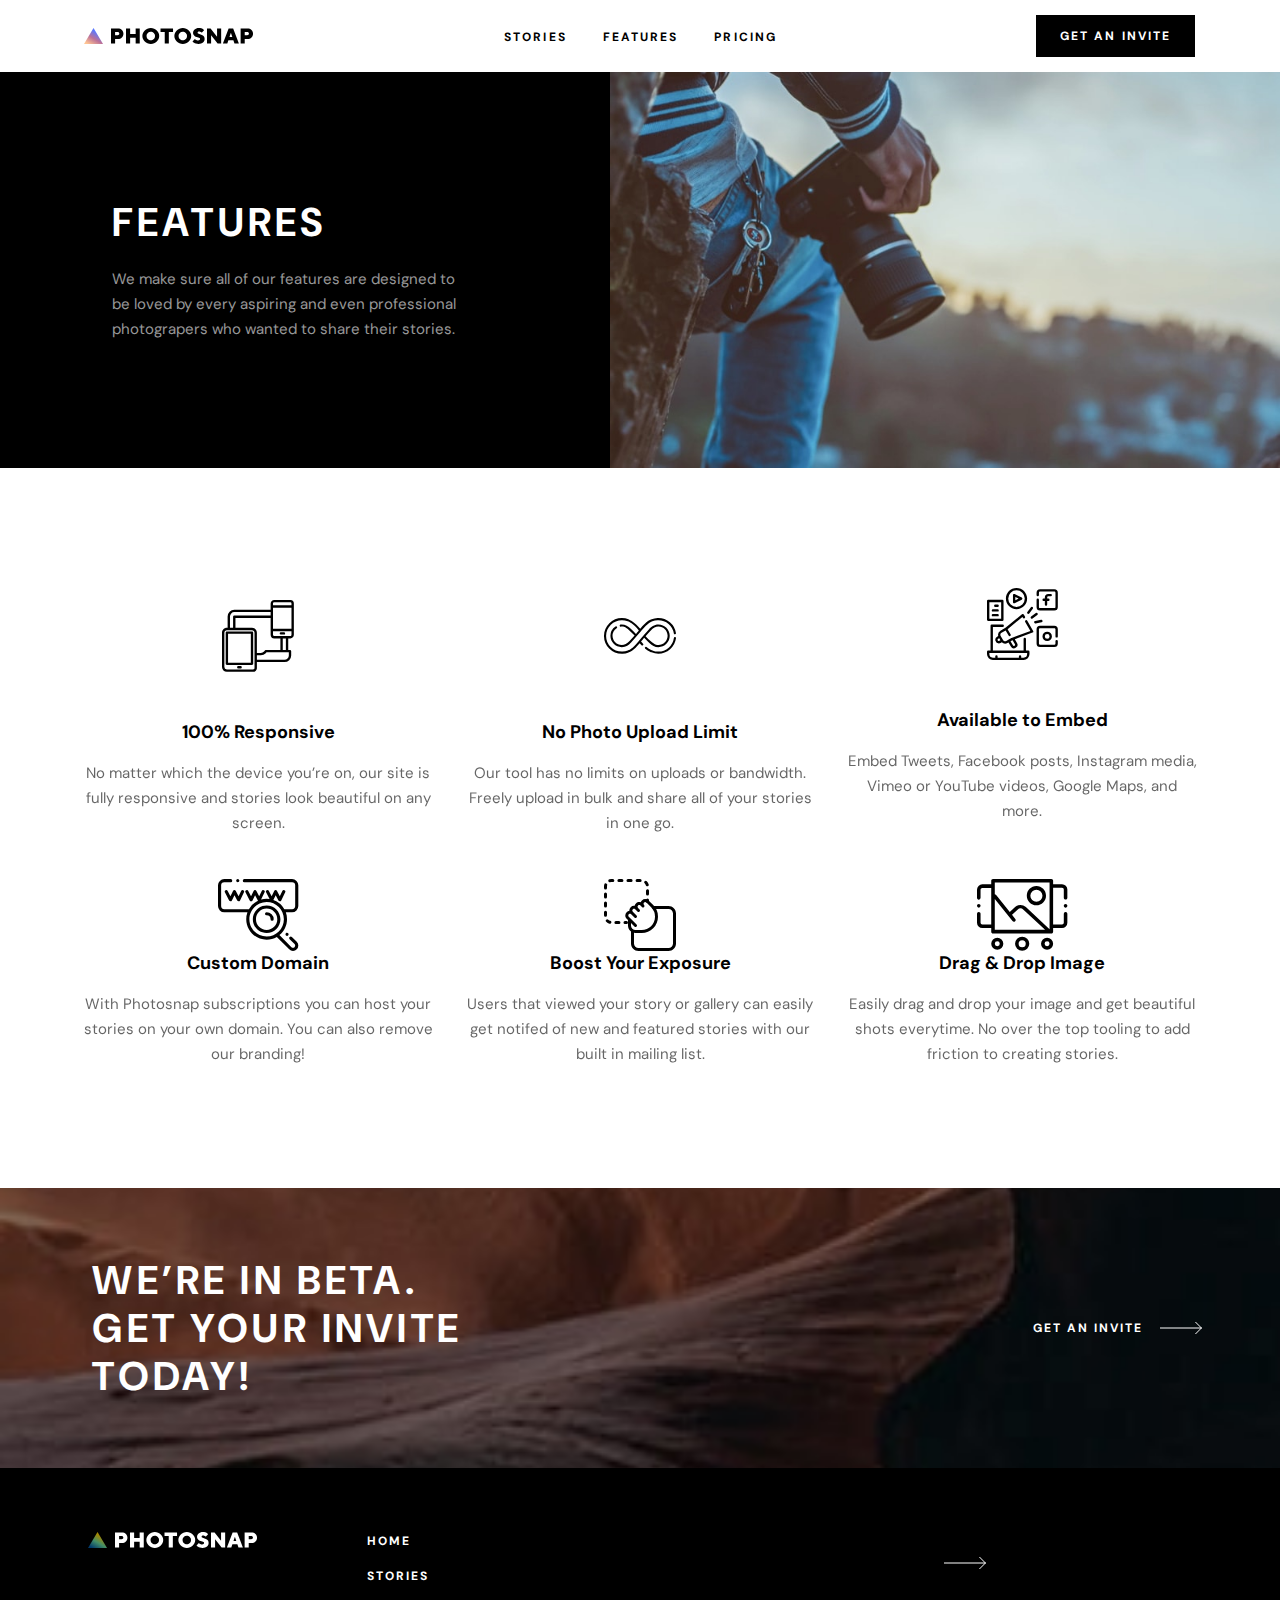
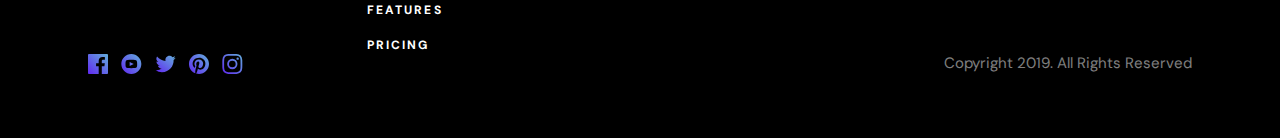
==== commit 3d595ec2: "Features Section - Features [HTML]" ====
--- a/features.html
+++ b/features.html
@@ -82,6 +82,113 @@
         </div>
       </section>
 
+      <section class="features-section features-section--custom">
+        <ul class="features-section__list features-section__list--custom">
+          <li class="features-section__item features-section__item--one">
+            <img
+              class="features-section__icon--one"
+              src="./assets/features/desktop/responsive.svg"
+              alt=""
+            />
+            <div class="features-section__content">
+              <h3 class="features-section__heading subheading">
+                100% Responsive
+              </h3>
+
+              <p class="features-section__text section__text">
+                No matter which the device you’re on, our site is fully
+                responsive and stories look beautiful on any screen.
+              </p>
+            </div>
+          </li>
+          <li class="features-section__item features-section__item--two">
+            <img
+              class="features-section__icon--two"
+              src="./assets/features/desktop/no-limit.svg"
+              alt=""
+            />
+            <div class="features-section__content">
+              <h3 class="features-section__heading subheading color--black">
+                No Photo Upload Limit
+              </h3>
+
+              <p class="features-section__text section__text color--black">
+                Our tool has no limits on uploads or bandwidth. Freely upload in
+                bulk and share all of your stories in one go.
+              </p>
+            </div>
+          </li>
+          <li class="features-section__item features-section__item--three">
+            <img
+              class="features-section__icon--three"
+              src="./assets/features/desktop/embed.svg"
+              alt=""
+            />
+            <div class="features-section__content">
+              <h3 class="features-section__heading subheading color--black">
+                Available to Embed
+              </h3>
+              <p class="features-section__text section__text color--black">
+                Embed Tweets, Facebook posts, Instagram media, Vimeo or YouTube
+                videos, Google Maps, and more.
+              </p>
+            </div>
+          </li>
+
+          <li class="features-section__item features-section__item--four">
+            <img
+              class="features-section__icon--four"
+              src="./assets/features/desktop/custom-domain.svg"
+              alt=""
+            />
+            <div class="features-section__content">
+              <h3 class="features-section__heading subheading color--black">
+                Custom Domain
+              </h3>
+              <p class="features-section__text section__text color--black">
+                With Photosnap subscriptions you can host your stories on your
+                own domain. You can also remove our branding!
+              </p>
+            </div>
+          </li>
+
+          <li class="features-section__item features-section__item--five">
+            <img
+              class="features-section__icon--five"
+              src="./assets/features/desktop/boost-exposure.svg"
+              alt=""
+            />
+            <div class="features-section__content">
+              <h3 class="features-section__heading subheading color--black">
+                Boost Your Exposure
+              </h3>
+              <p class="features-section__text section__text color--black">
+                Users that viewed your story or gallery can easily get notifed
+                of new and featured stories with our built in mailing list.
+              </p>
+            </div>
+          </li>
+
+          <li class="features-section__item features-section__item--six">
+            <img
+              class="features-section__icon--six"
+              src="./assets/features/desktop/drag-drop.svg"
+              alt=""
+            />
+            <div class="features-section__content">
+              <h3 class="features-section__heading subheading color--black">
+                Drag & Drop Image
+              </h3>
+              <p class="features-section__text section__text color--black">
+                Easily drag and drop your image and get beautiful shots
+                everytime. No over the top tooling to add friction to creating
+                stories.
+              </p>
+            </div>
+          </li>
+        </ul>
+      </section>
+
       <section class="cta-section">
         <div class="cta-section__content">
           <h2 class="cta-section__heading section__heading color--white">
--- a/css/style.css
+++ b/css/style.css
@@ -132,6 +132,14 @@
   text-transform: uppercase;
 }
 
+@media (min-width: 46.88rem) {
+  .section__heading {
+    font-size: 2.5rem;
+    line-height: 1.2;
+    letter-spacing: 0.26rem;
+  }
+}
+
 .subheading {
   font-size: 1.13rem;
   font-weight: 700;
@@ -268,7 +276,7 @@
   min-height: 15.81rem;
 
   position: absolute;
-  top: 5.31rem;
+  top: 4.5rem;
   left: 0;
   bottom: 0;
   z-index: 4;
@@ -817,6 +825,56 @@
 }
 
 /* *********************** */
+/* CTA - SECTION */
+/* *********************** */
+
+.cta-section {
+  background: url(../assets/shared/mobile/bg-beta.jpg);
+  background-repeat: no-repeat;
+  background-position: center;
+  background-size: cover;
+
+  padding: 4rem 1.5rem 4rem 2.06rem;
+}
+
+.cta-section__content {
+  max-width: 69.38rem;
+
+  display: flex;
+
+  flex-direction: column;
+  justify-content: center;
+  align-items: flex-start;
+  gap: 1.5rem;
+
+  margin: auto;
+}
+
+.cta-section__link {
+  gap: 1rem;
+}
+
+@media (min-width: 46.88em) {
+  .cta-section {
+    padding: 4.25rem 1.5rem 4.25rem 2.44rem;
+  }
+
+  .cta-section__content {
+    display: flex;
+
+    flex-direction: row;
+    justify-content: space-between;
+    align-items: center;
+
+    gap: 1.5rem;
+  }
+
+  .cta-section__heading {
+    max-width: 15ch;
+  }
+}
+
+/* *********************** */
 /* FOOTER */
 /* *********************** */
 
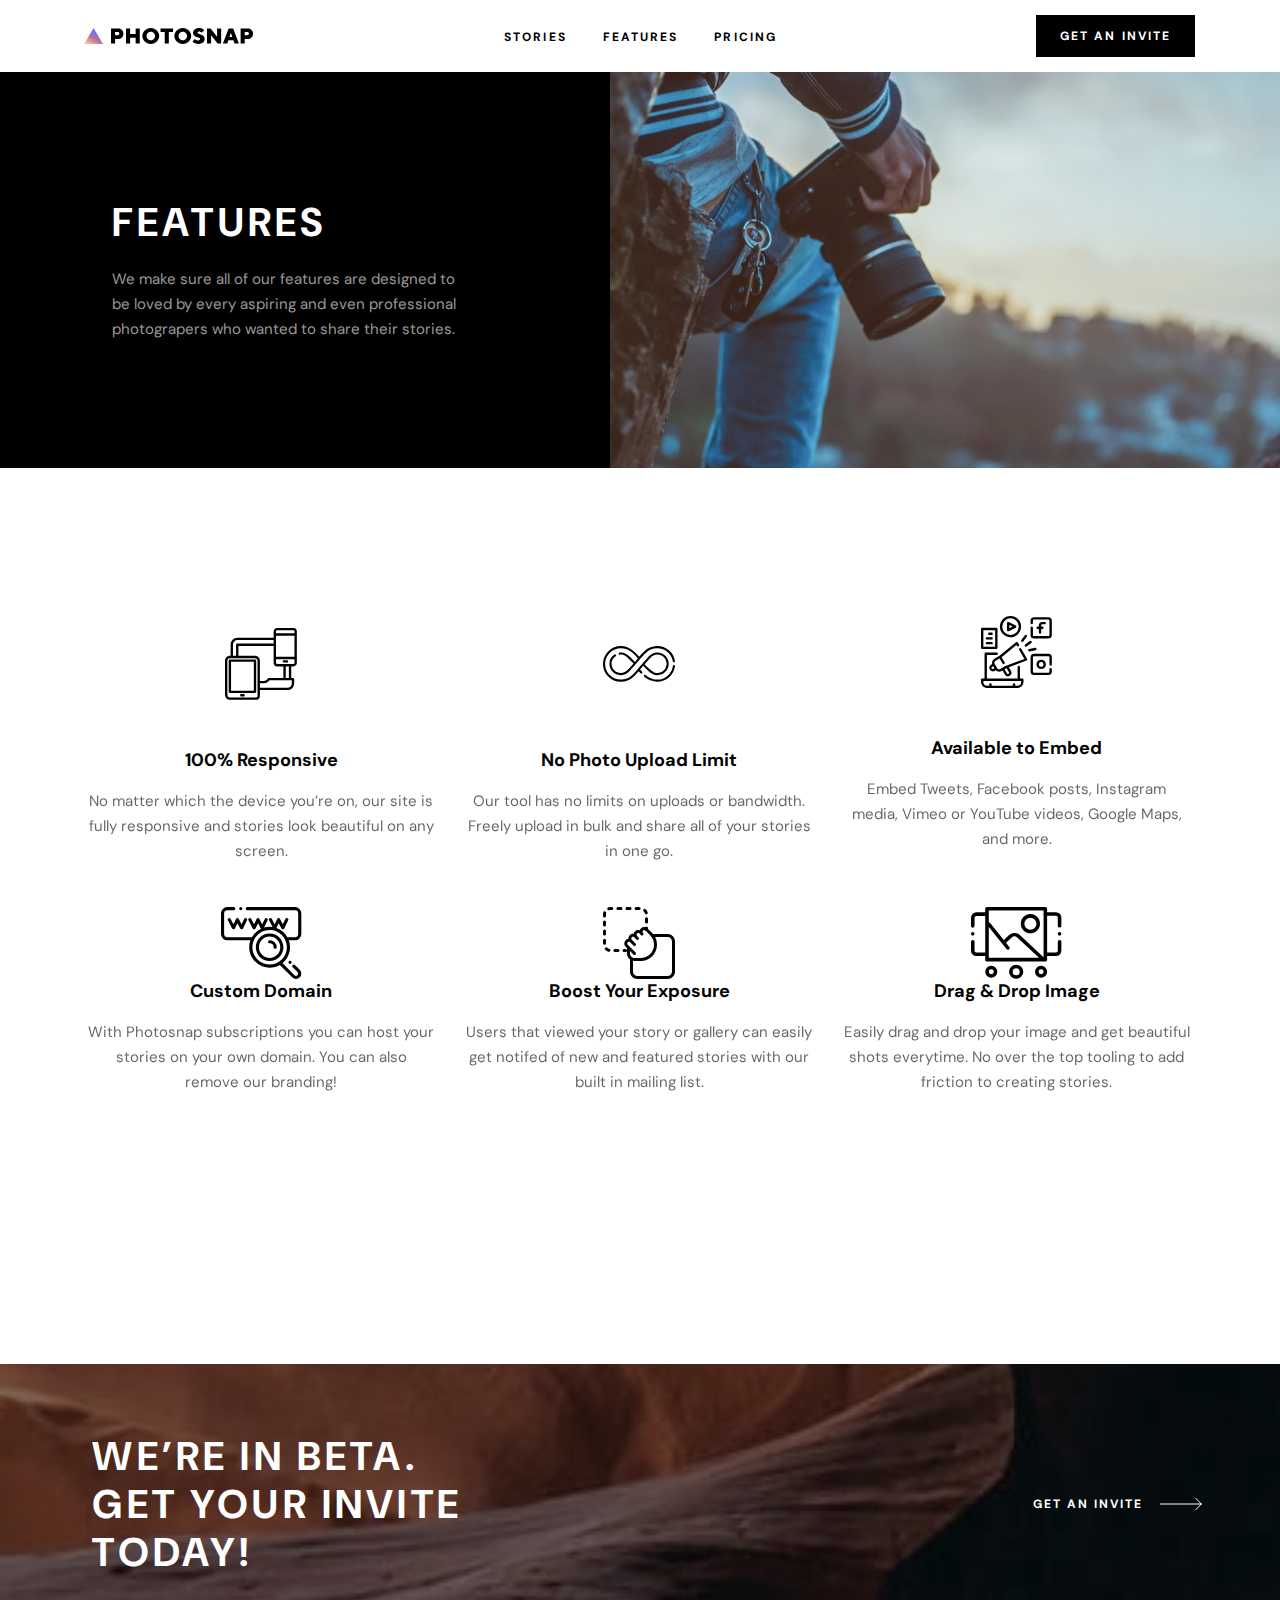
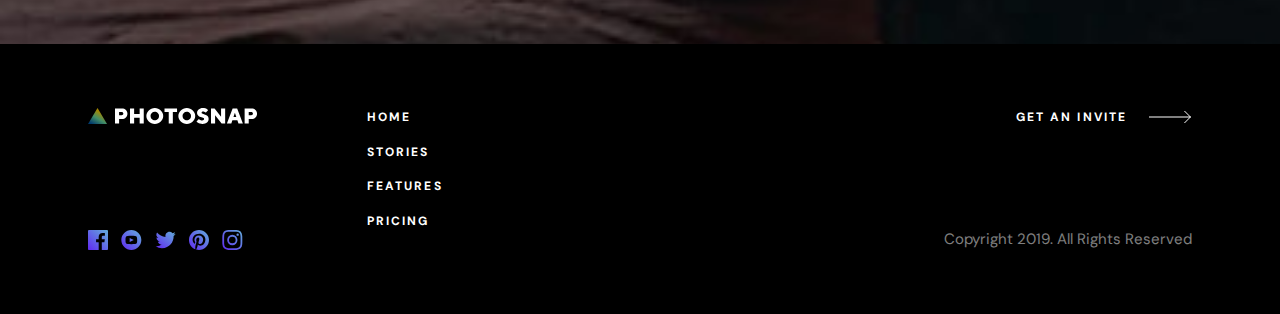
==== commit f22af493: "Adjustments [UPDATE][HTML]" ====
--- a/features.html
+++ b/features.html
@@ -328,9 +328,10 @@
             </ul>
           </nav>
         </div>
+
         <div class="footer__content-container footer__content-container--two">
-          <a href="/" class="footer__link">
-            <span class="footer__link-text">Get an invite</span>
+          <a href="/" class="footer__link link">
+            <span class="link__text color--white">Get an invite</span>
             <span>
               <img
                 class="footer__link-icon"
--- a/css/style.css
+++ b/css/style.css
@@ -802,9 +802,25 @@
   .features-section {
     padding: 7.5rem 2rem 7.5rem 2.06rem;
   }
+
+  .features-section--custom {
+    padding: 7rem 2.5rem 15.75rem 2.38rem;
+  }
+
+  .features-section__list--custom {
+    display: grid;
+    grid-template-columns: repeat(2, 1fr);
+    align-items: center;
+    justify-content: center;
+    gap: 30px;
+  }
 }
 
 @media (min-width: 62.5em) {
+  .features-section--custom {
+    padding: 9.25rem 2.5rem 16.75rem 2.38rem;
+  }
+
   .features-section__list {
     display: grid;
     grid-template-columns: repeat(3, 1fr);
@@ -821,6 +837,364 @@
 
   .features-section__item--three {
     margin-bottom: 1.56rem;
+  }
+}
+
+/* *********************** */
+/* PLANS - SECTION */
+/* *********************** */
+
+.plans-section {
+  padding: 64px 28px 57px 1.81rem;
+}
+
+.plans-section__content {
+  max-width: 1110px;
+
+  display: grid;
+  justify-content: center;
+
+  gap: 2.5rem;
+
+  margin: 0 auto;
+}
+
+.plans-section__toggle {
+  display: flex;
+  align-items: center;
+  justify-content: center;
+  gap: 2rem;
+}
+
+.toggle {
+  position: relative;
+  display: inline-block;
+  width: 3.75rem;
+  height: 2.13rem;
+}
+
+.toggle__checkbox {
+  opacity: 0;
+  width: 0;
+  height: 0;
+}
+
+.toggle__slider {
+  position: absolute;
+  cursor: pointer;
+  top: 0;
+  left: 0;
+  right: 0;
+  bottom: 0;
+  background: var(--Secondary-Color);
+  transition: 0.4s;
+  border-radius: 2.13rem;
+}
+
+.toggle__slider:before {
+  position: absolute;
+  content: "";
+  height: 1.63rem;
+  width: 1.63rem;
+  left: 0.25rem;
+  bottom: 0.25rem;
+  background: var(--Primary-Color);
+  transition: 0.4s;
+  border-radius: 50%;
+}
+
+.toggle__checkbox:checked + .toggle__slider:before {
+  transform: translateX(26px);
+}
+
+.plans-section__packages {
+  display: grid;
+
+  gap: 1.5rem;
+}
+
+.plans-section__package {
+  display: grid;
+  grid-template-areas:
+    "info"
+    "price"
+    "button";
+  gap: 2.5rem;
+
+  justify-content: center;
+
+  padding: 3.5rem 1.38rem 2.5rem 1.31rem;
+}
+
+.hidden {
+  display: none;
+}
+
+.plans-section__package--basic,
+.plans-section__package--business {
+  background: hsl(0, 0%, 96%);
+}
+
+.plans-section__package--pro {
+  background: var(--Primary-Color);
+}
+
+.plans-section__info {
+  grid-area: info;
+
+  display: flex;
+  flex-direction: column;
+  justify-content: center;
+  align-items: center;
+  gap: 1.13rem;
+
+  text-align: center;
+}
+
+.plans-section__heading {
+  font-size: 1.5rem;
+  font-weight: 700;
+  line-height: 1.04;
+}
+
+.plans-section__price {
+  grid-area: price;
+  display: flex;
+  flex-direction: column;
+
+  text-align: center;
+}
+
+.price {
+  font-size: 2.5rem;
+  font-weight: 700;
+  line-height: 1.2;
+  letter-spacing: 0.26rem;
+  text-transform: uppercase;
+}
+
+.plans-section__btn {
+  grid-area: button;
+
+  text-align: center;
+  font-size: 0.75rem;
+  font-weight: 700;
+  letter-spacing: 0.13rem;
+  text-transform: uppercase;
+
+  padding: 0.75rem 2.56rem;
+
+  background: var(--Primary-Color);
+}
+
+.plans-section__btn--gray {
+  background: hsl(0, 0%, 96%);
+}
+
+@media (min-width: 46.88em) {
+  .plans-section {
+    padding: 6.94rem 2.5rem 6.88rem 2.44rem;
+  }
+
+  .plans-section__package {
+    display: grid;
+
+    grid-template-columns: 1fr 1fr;
+    grid-template-areas:
+      "info price"
+      "button price";
+    gap: 1.88rem;
+
+    padding: 2.5rem 2.75rem 2.5rem 2.5rem;
+  }
+
+  .plans-section__info {
+    grid-area: info;
+
+    display: flex;
+    flex-direction: column;
+    justify-content: center;
+    align-items: start;
+    gap: 1.13rem;
+
+    text-align: start;
+  }
+
+  .plans-section__price {
+    grid-area: price;
+
+    text-align: end;
+  }
+
+  .plans-section__btn {
+    max-width: 16.88rem;
+  }
+}
+
+@media (min-width: 62.5em) {
+  .plans-section {
+    padding: 7.56rem 1.75rem 181px 1.81rem;
+  }
+
+  .plans-section__packages {
+    display: grid;
+    grid-template-columns: repeat(3, 1fr);
+
+    gap: 1.5rem;
+  }
+
+  .plans-section__package {
+    display: grid;
+
+    grid-template-columns: 1fr;
+    grid-template-areas:
+      "info"
+      "price"
+      "button ";
+
+    padding: 3.5rem 2.5rem 3.25rem 2.5rem;
+    margin: 2.13rem 0 1.25rem 0;
+  }
+
+  .plans-section__package--pro {
+    padding: 5.5rem 2.5rem 4.44rem 2.5rem;
+    margin: 0;
+  }
+
+  .plans-section__info {
+    grid-area: info;
+
+    display: flex;
+    flex-direction: column;
+    justify-content: center;
+    align-items: center;
+    gap: 1.13rem;
+
+    text-align: center;
+  }
+
+  .plans-section__price {
+    grid-area: price;
+    display: grid;
+
+    text-align: center;
+  }
+}
+
+/* *********************** */
+/* COMPARE - SECTION */
+/* *********************** */
+
+.comparison-section {
+  padding: 0 0 4.06rem 0;
+}
+
+table {
+  table-layout: fixed;
+  width: 100%;
+  border-collapse: collapse;
+}
+
+thead th:nth-child(1) {
+  width: 30%;
+}
+
+thead th:nth-child(2) {
+  width: 20%;
+}
+
+thead th:nth-child(3) {
+  width: 15%;
+}
+
+thead th:nth-child(4) {
+  width: 35%;
+}
+
+.comparison-section__table--mobile {
+  width: 85%;
+  margin: auto;
+  text-align: start;
+}
+
+.comparison-section__table-caption--mobile {
+  padding-bottom: 1.44rem;
+  border-bottom: solid 0.06rem var(--Primary-Color);
+}
+
+.comparison-section__table-caption--mobile,
+.comparison-section__table-heading {
+  font-size: 0.75rem;
+  font-weight: 700;
+  letter-spacing: 0.13rem;
+  text-align: start;
+  text-transform: uppercase;
+}
+
+.comparison-section__table-heading {
+  padding: 1.44rem 1.25rem 1.06rem 0;
+}
+
+.comparison-section__table-row--checks td {
+  padding: 0.44rem 0 1.44rem 0;
+}
+
+.comparison-section__table-plan {
+  color: var(--Primary-Color);
+  font-size: 0.63rem;
+  font-weight: 700;
+  letter-spacing: 0.1rem;
+  opacity: 0.5;
+  text-align: start;
+  text-transform: uppercase;
+}
+
+@media (min-width: 46.88em) {
+  .comparison-section {
+    padding: 0 1.88rem 6.69rem 2rem;
+  }
+
+  .comparison-section__table--mobile {
+    display: none;
+  }
+
+  .comparison-section--desktop {
+    max-width: 43.06rem;
+
+    margin: 0 auto;
+  }
+
+  .comparison-section__table-caption--desktop {
+    color: var(--Primary-Color);
+    text-align: center;
+    font-size: 2.5rem;
+    font-weight: 700;
+    line-height: 1.2;
+    letter-spacing: 0.26rem;
+    text-transform: uppercase;
+  }
+
+  .comparison-section__table-caption {
+    padding-bottom: 2.5rem;
+    border-bottom: none;
+  }
+
+  .comparison-section__table-heading {
+    width: 40%;
+    padding: 1.38rem 1.25rem 1.63rem 1.44rem;
+  }
+
+  .comparison-section__table--desktop tr {
+    border-bottom: 0.06rem solid var(--Secondary-Color);
+  }
+
+  .comparison-section__table-thead--desktop {
+    border-bottom: 1px solid var(--Primary-Color);
+  }
+
+  .comparison-section__table--desktop td:not(:first-child),
+  .comparison-section__table--desktop th:not(:first-child) {
+    width: 12%;
   }
 }
 
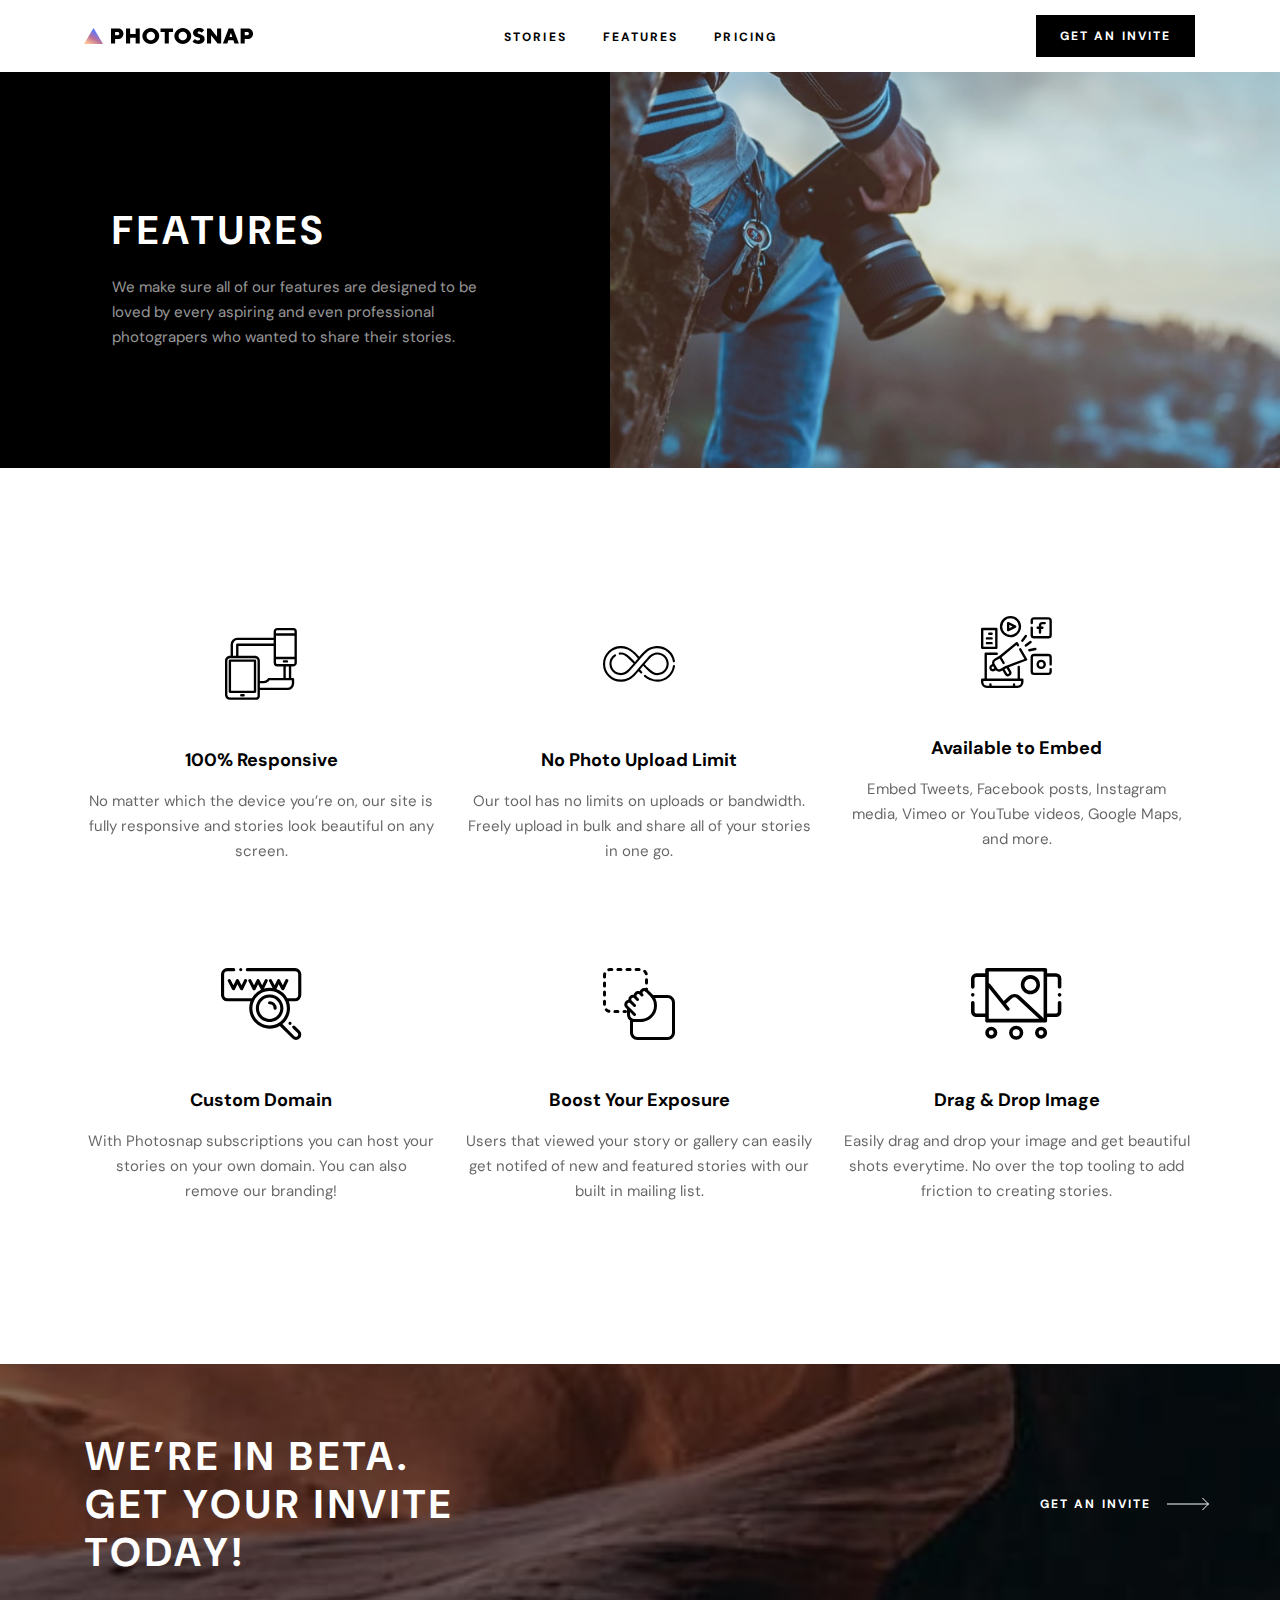
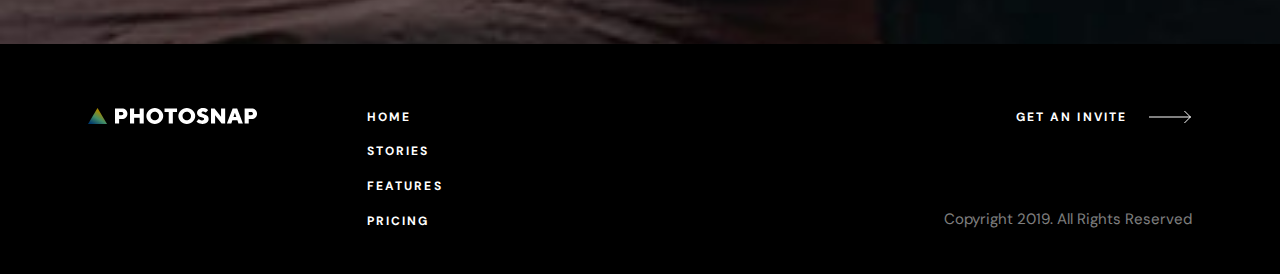
==== commit 957fb5ee: "Footer [UPDATE][HTML]" ====
--- a/features.html
+++ b/features.html
@@ -220,15 +220,25 @@
           <ul class="footer__social-list" role="list">
             <li class="footer__social-item" role="listitem">
               <a href="/" aria-label="Facebook">
-                <svg xmlns="http://www.w3.org/2000/svg" width="20" height="20">
-                  <defs>
-                    <linearGradient id="a" x1="100%" x2="0%" y1="0%" y2="100%">
+                <svg
+                  class="footer__social-icon icon--facebook"
+                  xmlns="http://www.w3.org/2000/svg"
+                  width="20"
+                  height="20"
+                >
+                  <defs>
+                    <linearGradient
+                      id="facebook__gradient"
+                      x1="100%"
+                      x2="0%"
+                      y1="0%"
+                      y2="100%"
+                    >
                       <stop offset="0%" stop-color="#63AFDB" />
                       <stop offset="100%" stop-color="#6028F1" />
                     </linearGradient>
                   </defs>
                   <path
-                    fill="url(#a)"
                     d="M18.896 0H1.104C.494 0 0 .494 0 1.104v17.793C0 19.506.494 20 1.104 20h9.58v-7.745H8.076V9.237h2.606V7.01c0-2.583 1.578-3.99 3.883-3.99 1.104 0 2.052.082 2.329.119v2.7h-1.598c-1.254 0-1.496.597-1.496 1.47v1.928h2.989l-.39 3.018h-2.6V20h5.098c.608 0 1.102-.494 1.102-1.104V1.104C20 .494 19.506 0 18.896 0z"
                   />
                 </svg>
@@ -236,15 +246,25 @@
             </li>
             <li class="footer__social-item" role="listitem">
               <a href="/" aria-label="YouTube">
-                <svg xmlns="http://www.w3.org/2000/svg" width="21" height="20">
-                  <defs>
-                    <linearGradient id="a" x1="0%" x2="100%" y1="100%" y2="0%">
+                <svg
+                  class="footer__social-icon icon--youtube"
+                  xmlns="http://www.w3.org/2000/svg"
+                  width="21"
+                  height="20"
+                >
+                  <defs>
+                    <linearGradient
+                      id="youtube__gradient"
+                      x1="0%"
+                      x2="100%"
+                      y1="100%"
+                      y2="0%"
+                    >
                       <stop offset="0%" stop-color="#D3205A" />
                       <stop offset="100%" stop-color="#FF5A5A" />
                     </linearGradient>
                   </defs>
                   <path
-                    fill="url(#a)"
                     d="M43.33 0c-5.523 0-10 4.478-10 10 0 5.523 4.477 10 10 10s10-4.477 10-10c0-5.522-4.477-10-10-10zm3.7 14.077c-1.75.12-5.653.12-7.402 0-1.896-.13-2.117-1.059-2.131-4.077.014-3.024.237-3.947 2.131-4.077 1.75-.12 5.652-.12 7.403 0 1.897.13 2.117 1.059 2.132 4.077-.015 3.024-.237 3.947-2.132 4.077zm-5.367-6.029l4.098 1.949-4.098 1.955V8.048z"
                     transform="translate(-33)"
                   />
@@ -253,10 +273,15 @@
             </li>
             <li class="footer__social-item" role="listitem">
               <a href="/" aria-label="Twitter">
-                <svg xmlns="http://www.w3.org/2000/svg" width="21" height="18">
-                  <defs>
-                    <linearGradient
-                      id="a"
+                <svg
+                  class="footer__social-icon icon--twitter"
+                  xmlns="http://www.w3.org/2000/svg"
+                  width="21"
+                  height="18"
+                >
+                  <defs>
+                    <linearGradient
+                      id="twitter__gradient"
                       x1="100%"
                       x2="0%"
                       y1="16.979%"
@@ -267,7 +292,6 @@
                     </linearGradient>
                   </defs>
                   <path
-                    fill="url(#a)"
                     d="M86.66 3.797a8.192 8.192 0 01-2.357.646 4.11 4.11 0 001.805-2.27 8.22 8.22 0 01-2.606.996 4.096 4.096 0 00-2.995-1.296c-2.65 0-4.596 2.472-3.998 5.038a11.648 11.648 0 01-8.457-4.287 4.109 4.109 0 001.27 5.478 4.086 4.086 0 01-1.858-.513c-.045 1.901 1.318 3.68 3.291 4.075a4.113 4.113 0 01-1.853.07 4.106 4.106 0 003.833 2.85 8.25 8.25 0 01-6.075 1.7 11.616 11.616 0 006.29 1.843c7.618 0 11.922-6.434 11.662-12.205a8.354 8.354 0 002.048-2.124z"
                     transform="translate(-66 -1)"
                   />
@@ -276,15 +300,25 @@
             </li>
             <li class="footer__social-item" role="listitem">
               <a href="/" aria-label="Pinterest">
-                <svg xmlns="http://www.w3.org/2000/svg" width="20" height="20">
-                  <defs>
-                    <linearGradient id="a" x1="100%" x2="0%" y1="0%" y2="100%">
+                <svg
+                  class="footer__social-icon icon--pinterest"
+                  xmlns="http://www.w3.org/2000/svg"
+                  width="20"
+                  height="20"
+                >
+                  <defs>
+                    <linearGradient
+                      id="pinterest__gradient"
+                      x1="100%"
+                      x2="0%"
+                      y1="0%"
+                      y2="100%"
+                    >
                       <stop offset="0%" stop-color="#F6C683" />
                       <stop offset="100%" stop-color="#DE3838" />
                     </linearGradient>
                   </defs>
                   <path
-                    fill="url(#a)"
                     d="M109.99 0c-5.522 0-10 4.477-10 10 0 4.237 2.636 7.855 6.356 9.312-.088-.791-.167-2.005.035-2.868.181-.78 1.172-4.97 1.172-4.97s-.299-.6-.299-1.486c0-1.39.806-2.428 1.81-2.428.852 0 1.264.64 1.264 1.408 0 .858-.546 2.14-.828 3.33-.236.995.5 1.807 1.48 1.807 1.778 0 3.144-1.874 3.144-4.58 0-2.393-1.72-4.068-4.176-4.068-2.845 0-4.515 2.135-4.515 4.34 0 .859.33 1.781.744 2.281a.3.3 0 01.069.288l-.278 1.133c-.044.183-.145.223-.335.134-1.249-.581-2.03-2.407-2.03-3.874 0-3.154 2.292-6.052 6.608-6.052 3.469 0 6.165 2.473 6.165 5.776 0 3.447-2.173 6.22-5.19 6.22-1.013 0-1.965-.525-2.291-1.148l-.623 2.378c-.226.869-.835 1.958-1.244 2.621.937.29 1.931.446 2.962.446 5.523 0 10-4.477 10-10s-4.477-10-10-10z"
                     transform="translate(-100)"
                   />
@@ -293,16 +327,26 @@
             </li>
             <li class="footer__social-item" role="listitem">
               <a href="/" aria-label="Instagram">
-                <svg xmlns="http://www.w3.org/2000/svg" width="21" height="20">
-                  <defs>
-                    <linearGradient id="a" x1="0%" x2="50%" y1="100%" y2="0%">
+                <svg
+                  class="footer__social-icon icon--instagram"
+                  xmlns="http://www.w3.org/2000/svg"
+                  width="21"
+                  height="20"
+                >
+                  <defs>
+                    <linearGradient
+                      id="instagram__gradient"
+                      x1="0%"
+                      x2="50%"
+                      y1="100%"
+                      y2="0%"
+                    >
                       <stop offset="0%" stop-color="#FFC593" />
                       <stop offset="51.945%" stop-color="#BC7198" />
                       <stop offset="100%" stop-color="#5A77FF" />
                     </linearGradient>
                   </defs>
                   <path
-                    fill="url(#a)"
                     d="M143.32 1.802c2.67 0 2.987.01 4.042.059 2.71.123 3.976 1.409 4.099 4.099.048 1.054.057 1.37.057 4.04 0 2.672-.01 2.988-.057 4.042-.124 2.687-1.387 3.975-4.1 4.099-1.054.048-1.37.058-4.041.058-2.67 0-2.987-.01-4.04-.058-2.718-.124-3.977-1.416-4.1-4.1-.048-1.054-.058-1.37-.058-4.041 0-2.67.01-2.986.058-4.04.124-2.69 1.387-3.977 4.1-4.1 1.054-.048 1.37-.058 4.04-.058zm0-1.802c-2.716 0-3.056.012-4.123.06-3.631.167-5.65 2.182-5.816 5.817-.05 1.067-.061 1.407-.061 4.123s.012 3.057.06 4.123c.167 3.632 2.182 5.65 5.817 5.817 1.067.048 1.407.06 4.123.06s3.057-.012 4.123-.06c3.629-.167 5.652-2.182 5.816-5.817.05-1.066.061-1.407.061-4.123s-.012-3.056-.06-4.122c-.163-3.629-2.18-5.65-5.816-5.817C146.377.01 146.036 0 143.32 0zm0 4.865a5.135 5.135 0 100 10.27 5.135 5.135 0 000-10.27zm0 8.468a3.333 3.333 0 110-6.666 3.333 3.333 0 010 6.666zm5.338-9.87a1.2 1.2 0 100 2.4 1.2 1.2 0 000-2.4z"
                     transform="translate(-133)"
                   />
--- a/css/style.css
+++ b/css/style.css
@@ -147,7 +147,7 @@
 }
 
 .section__text {
-  font-size: 0.94rem;
+  font-size: 15.04px;
   font-weight: 400;
   line-height: 1.67;
 }
@@ -445,7 +445,7 @@
 
 .intro-section__content {
   grid-area: content;
-  padding: 4.5rem 1.5rem 4.25rem 2.06rem;
+  padding: 4.5rem 1.5rem 71px 2.06rem;
 }
 
 .intro-section__content-stories {
@@ -454,7 +454,7 @@
 
 .intro-section__content-features,
 .intro-section__content-pricing {
-  padding: 4.5rem 1.75rem 4.5rem 1.81rem;
+  padding: 72px 1.75rem 71px 1.81rem;
 }
 
 .intro-section__feature-text {
@@ -466,7 +466,7 @@
   letter-spacing: 0.13rem;
   text-transform: uppercase;
 
-  margin-bottom: 1rem;
+  margin-bottom: 16px;
 }
 
 .intro-section__heading {
@@ -482,7 +482,7 @@
   font-size: 0.81rem;
   font-weight: 400;
 
-  margin-bottom: 1.5rem;
+  margin-bottom: 22px;
 }
 
 .intro-section__info-date {
@@ -496,11 +496,13 @@
 }
 
 .benefits-section__link {
-  gap: 1.13rem;
+  gap: 23.08px;
 }
 
 .intro-section__link {
-  margin-top: 1.5rem;
+  gap: 16.08px;
+
+  margin-top: 21px;
 }
 
 @media (min-width: 46.88rem) {
@@ -520,7 +522,7 @@
 
   .intro-section__content {
     grid-area: content;
-    padding: 4.63rem 3.38rem 4.5rem 3.38rem;
+    padding: 5.57rem 3.38rem 4.5rem 7rem;
   }
 
   .intro-section__content-stories {
@@ -529,7 +531,7 @@
     top: 52%;
     transform: translateY(-50%);
 
-    padding: 2.44rem;
+    padding: 35.04px 39.04px 39.04px 39.04px;
   }
 
   .intro-section__heading {
@@ -559,8 +561,7 @@
   }
 
   .intro-section__content {
-    grid-area: content;
-    padding: 4.57rem 3.38rem 4.5rem 7rem;
+    padding: 5.57rem 3.38rem 4.5rem 7rem;
   }
 
   .intro-section__content-stories {
@@ -574,7 +575,7 @@
   }
 
   .intro-section__text {
-    max-width: 36ch;
+    max-width: 38ch;
   }
 }
 
@@ -583,7 +584,7 @@
 /* *********************** */
 
 .benefits-section__content {
-  padding: 4.5rem 1.5rem 4.44rem 2.06rem;
+  padding: 4.5rem 1.5rem 70.04px 2.06rem;
 }
 
 .benefits-section__content--two {
@@ -622,17 +623,18 @@
   .benefits-section__content {
     max-width: 30.94rem;
 
-    padding: 1.25rem 1.5rem 4.44rem 3.38rem;
+    padding: 74px 54px 71.04px 55.08px;
   }
 
   .benefits-section__heading {
     max-width: 12ch;
 
-    margin-bottom: 1rem;
+    margin-bottom: 20px;
   }
 
   .benefits-section__text {
-    margin-bottom: 1.38rem;
+    max-width: 40ch;
+    margin-bottom: 46px;
   }
 }
 
@@ -640,7 +642,11 @@
   .benefits-section__content {
     max-width: 38.13rem;
 
-    padding: 1.25rem 1.5rem 4.44rem 7rem;
+    padding: 6.25rem 1.5rem 4.44rem 7rem;
+  }
+
+  .benefits-section__text {
+    max-width: 37ch;
   }
 }
 
@@ -697,18 +703,25 @@
   bottom: -1px;
   z-index: 1;
 
-  padding: 1.19rem 1.94rem 2.56rem 2.06rem;
+  padding: 19.04px 40.04px 40.96px 40.96px;
 }
 
 .stories-section__figcaption-content {
   display: flex;
   flex-direction: column;
   align-items: flex-start;
-  gap: 0.25rem;
+  gap: 4px;
 
   color: var(--Tertiary-Color);
 
-  margin-bottom: 1rem;
+  margin-bottom: 10px;
+}
+
+.figcaption__date {
+  color: #fff;
+  font-size: 13px;
+  font-weight: 400;
+  line-height: normal;
 }
 
 .figcaption__photographer {
@@ -755,7 +768,7 @@
 
 .features-section {
   max-width: 73.81rem;
-  padding: 5rem 2rem 5rem 2.06rem;
+  padding: 4rem 2rem 86px 2.06rem;
   margin: 0 auto;
 }
 
@@ -776,7 +789,10 @@
 }
 
 .features-section__icon--one,
-.features-section__icon--three {
+.features-section__icon--three,
+.features-section__icon--four,
+.features-section__icon--five,
+.features-section__icon--six {
   margin-bottom: 3rem;
 }
 
@@ -800,11 +816,11 @@
 
 @media (min-width: 46.88em) {
   .features-section {
-    padding: 7.5rem 2rem 7.5rem 2.06rem;
+    padding: 54px 2rem 166px 2.06rem;
   }
 
   .features-section--custom {
-    padding: 7rem 2.5rem 15.75rem 2.38rem;
+    padding: 7rem 2.5rem 122px 2.38rem;
   }
 
   .features-section__list--custom {
@@ -812,13 +828,18 @@
     grid-template-columns: repeat(2, 1fr);
     align-items: center;
     justify-content: center;
-    gap: 30px;
+    column-gap: 30px;
+    row-gap: 71px;
   }
 }
 
 @media (min-width: 62.5em) {
+  .features-section {
+    padding: 120px 2rem 119px 2.06rem;
+  }
+
   .features-section--custom {
-    padding: 9.25rem 2.5rem 16.75rem 2.38rem;
+    padding: 9.25rem 2.5rem 159px 2.38rem;
   }
 
   .features-section__list {
@@ -828,7 +849,8 @@
     align-items: center;
     justify-content: center;
 
-    gap: 1.88rem;
+    column-gap: 30px;
+    row-gap: 91px;
   }
 
   .features-section__item--two {
@@ -845,7 +867,7 @@
 /* *********************** */
 
 .plans-section {
-  padding: 64px 28px 57px 1.81rem;
+  padding: 64px 28px 63px 1.81rem;
 }
 
 .plans-section__content {
@@ -869,8 +891,8 @@
 .toggle {
   position: relative;
   display: inline-block;
-  width: 3.75rem;
-  height: 2.13rem;
+  width: 60px;
+  height: 32.08px;
 }
 
 .toggle__checkbox {
@@ -926,6 +948,10 @@
   padding: 3.5rem 1.38rem 2.5rem 1.31rem;
 }
 
+.plans-section__package--pro {
+  padding: 45px 22.08px 45px 20.96px;
+}
+
 .hidden {
   display: none;
 }
@@ -1033,7 +1059,7 @@
 
 @media (min-width: 62.5em) {
   .plans-section {
-    padding: 7.56rem 1.75rem 181px 1.81rem;
+    padding: 119.96px 1.75rem 159px 1.81rem;
   }
 
   .plans-section__packages {
@@ -1051,13 +1077,16 @@
       "info"
       "price"
       "button ";
+    gap: 40.08px;
 
     padding: 3.5rem 2.5rem 3.25rem 2.5rem;
     margin: 2.13rem 0 1.25rem 0;
   }
 
   .plans-section__package--pro {
-    padding: 5.5rem 2.5rem 4.44rem 2.5rem;
+    gap: 38.08px;
+
+    padding: 96px 40px 75.04px 40px;
     margin: 0;
   }
 
@@ -1086,7 +1115,7 @@
 /* *********************** */
 
 .comparison-section {
-  padding: 0 0 4.06rem 0;
+  padding: 0 0 61.96px 0;
 }
 
 table {
@@ -1117,6 +1146,10 @@
   text-align: start;
 }
 
+.comparison-section--desktop {
+  display: none;
+}
+
 .comparison-section__table-caption--mobile {
   padding-bottom: 1.44rem;
   border-bottom: solid 0.06rem var(--Primary-Color);
@@ -1124,7 +1157,7 @@
 
 .comparison-section__table-caption--mobile,
 .comparison-section__table-heading {
-  font-size: 0.75rem;
+  font-size: 12px;
   font-weight: 700;
   letter-spacing: 0.13rem;
   text-align: start;
@@ -1132,16 +1165,16 @@
 }
 
 .comparison-section__table-heading {
-  padding: 1.44rem 1.25rem 1.06rem 0;
+  padding: 20.04px 20px 1.06rem 0;
 }
 
 .comparison-section__table-row--checks td {
-  padding: 0.44rem 0 1.44rem 0;
+  padding: 6.04px 0 23.04px 0;
 }
 
 .comparison-section__table-plan {
   color: var(--Primary-Color);
-  font-size: 0.63rem;
+  font-size: 10.08px;
   font-weight: 700;
   letter-spacing: 0.1rem;
   opacity: 0.5;
@@ -1159,7 +1192,8 @@
   }
 
   .comparison-section--desktop {
-    max-width: 43.06rem;
+    display: block;
+    max-width: 729.96px;
 
     margin: 0 auto;
   }
@@ -1181,7 +1215,7 @@
 
   .comparison-section__table-heading {
     width: 40%;
-    padding: 1.38rem 1.25rem 1.63rem 1.44rem;
+    padding: 20.08px 1.25rem 26.08px 1.44rem;
   }
 
   .comparison-section__table--desktop tr {
@@ -1195,6 +1229,16 @@
   .comparison-section__table--desktop td:not(:first-child),
   .comparison-section__table--desktop th:not(:first-child) {
     width: 12%;
+  }
+}
+
+@media (min-width: 1000px) {
+  .comparison-section {
+    padding: 0 1.88rem 151.04px 2rem;
+  }
+
+  .comparison-section__table-caption {
+    padding-bottom: 34px;
   }
 }
 
@@ -1212,7 +1256,7 @@
 }
 
 .cta-section__content {
-  max-width: 69.38rem;
+  max-width: 1125.08px;
 
   display: flex;
 
@@ -1253,7 +1297,7 @@
 /* *********************** */
 
 .footer {
-  padding: 3.5rem 2.06rem;
+  padding: 54px 33px 56px 33px;
 
   background: var(--Primary-Color);
 }
@@ -1293,21 +1337,23 @@
   display: flex;
   align-items: center;
   justify-content: center;
-  gap: 0.81rem;
-
-  margin-bottom: 3.13rem;
+  gap: 12.96px;
+
+  margin-bottom: 48.08px;
+}
+
+.footer__nav {
+  grid-area: footer__nav;
 }
 
 .footer__nav-list {
-  grid-area: footer__nav;
-
   display: flex;
   flex-direction: column;
-  gap: 1.19rem;
+  gap: 17.04px;
 
   text-align: center;
 
-  margin-bottom: 7.56rem;
+  margin-bottom: 115.96px;
 }
 
 .footer__nav-list li {
@@ -1323,7 +1369,7 @@
   display: flex;
   flex-direction: column;
   justify-content: space-between;
-  gap: 2.13rem;
+  gap: 32.08px;
 }
 
 .footer__link {
@@ -1363,6 +1409,7 @@
 
   .footer__social-list {
     justify-content: start;
+    align-items: end;
     gap: 0.81rem;
 
     margin-bottom: 0;
@@ -1370,13 +1417,21 @@
 
   .footer__nav-list {
     flex-direction: row;
-    gap: 1.19rem;
+    gap: 23.04px;
 
     margin-bottom: 4.5rem;
   }
+
+  .footer__link {
+    justify-content: end;
+  }
 }
 
 @media (min-width: 62.5rem) {
+  .footer {
+    padding: 64px 40px 44px 40px;
+  }
+
   .footer__content-container--one {
     display: grid;
 
@@ -1395,8 +1450,4 @@
 
     margin-bottom: 0;
   }
-
-  .footer__link {
-    justify-content: end;
-  }
-}
+}
